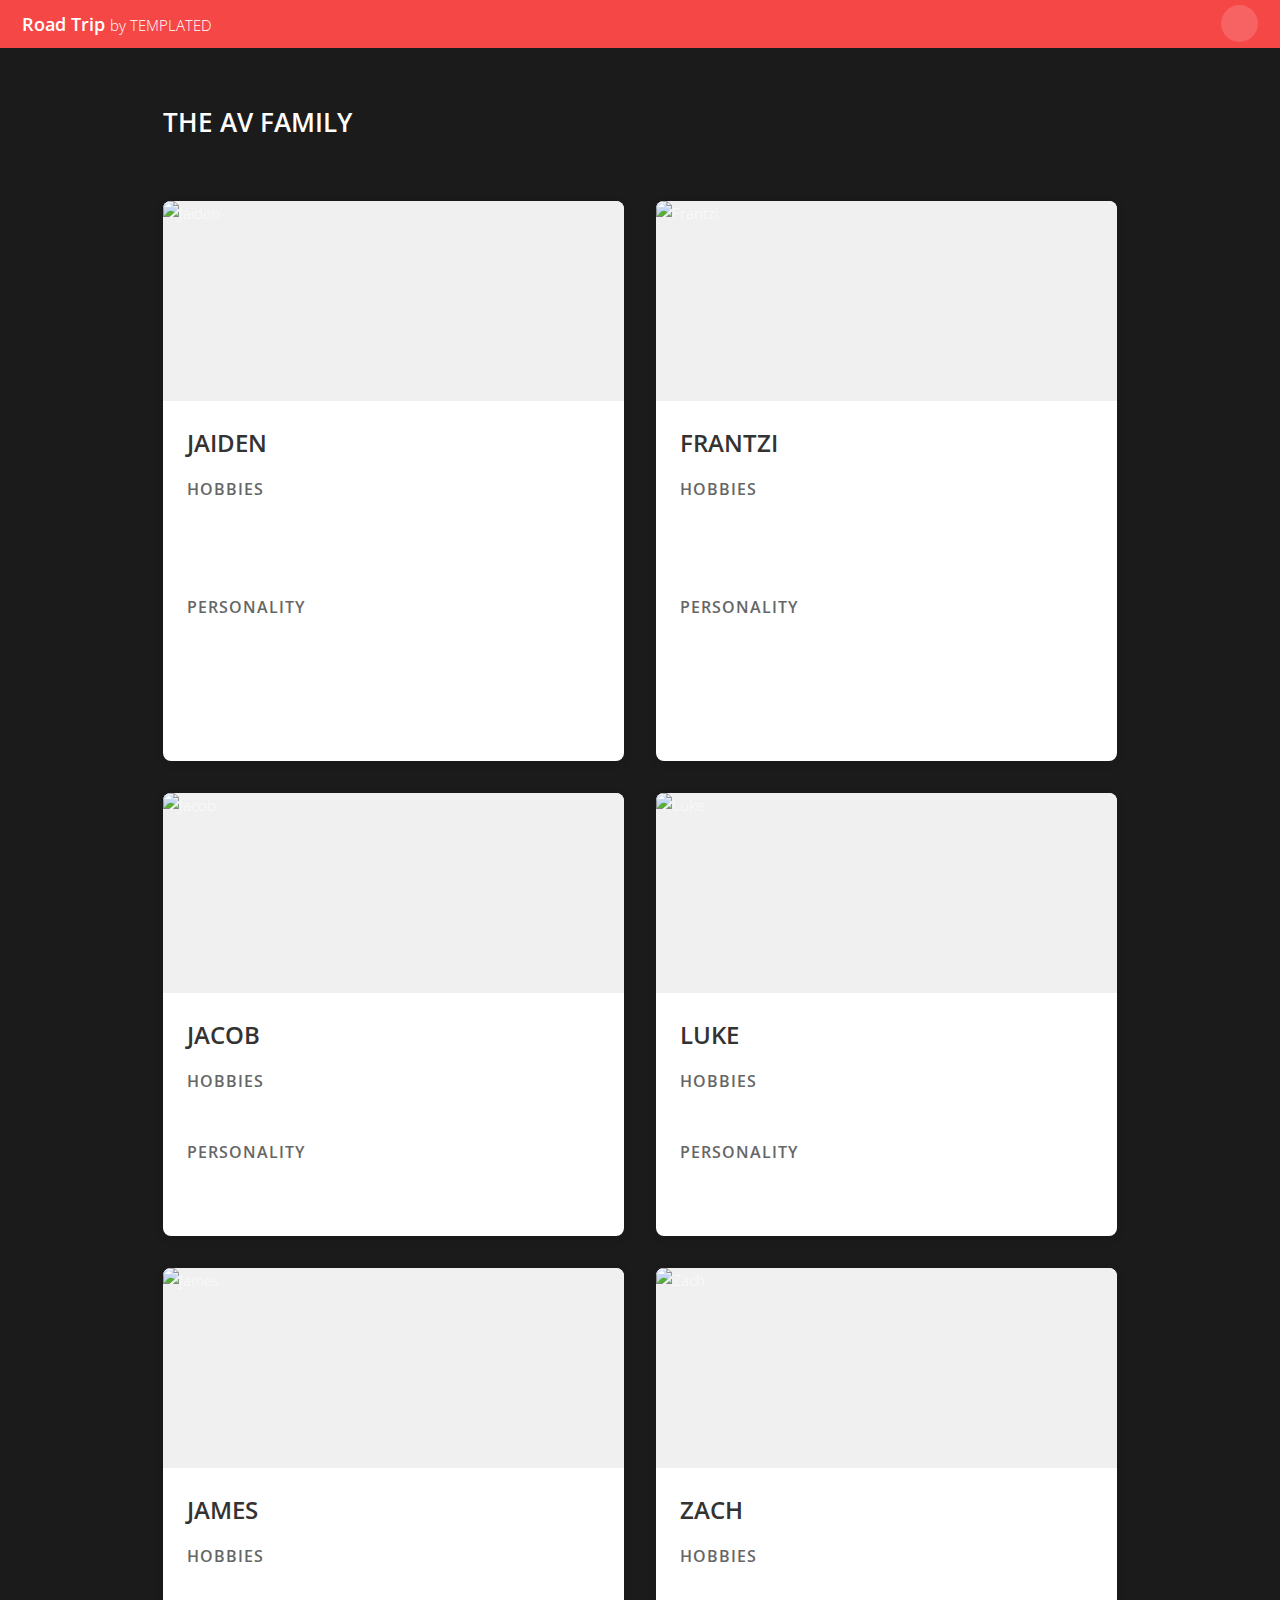
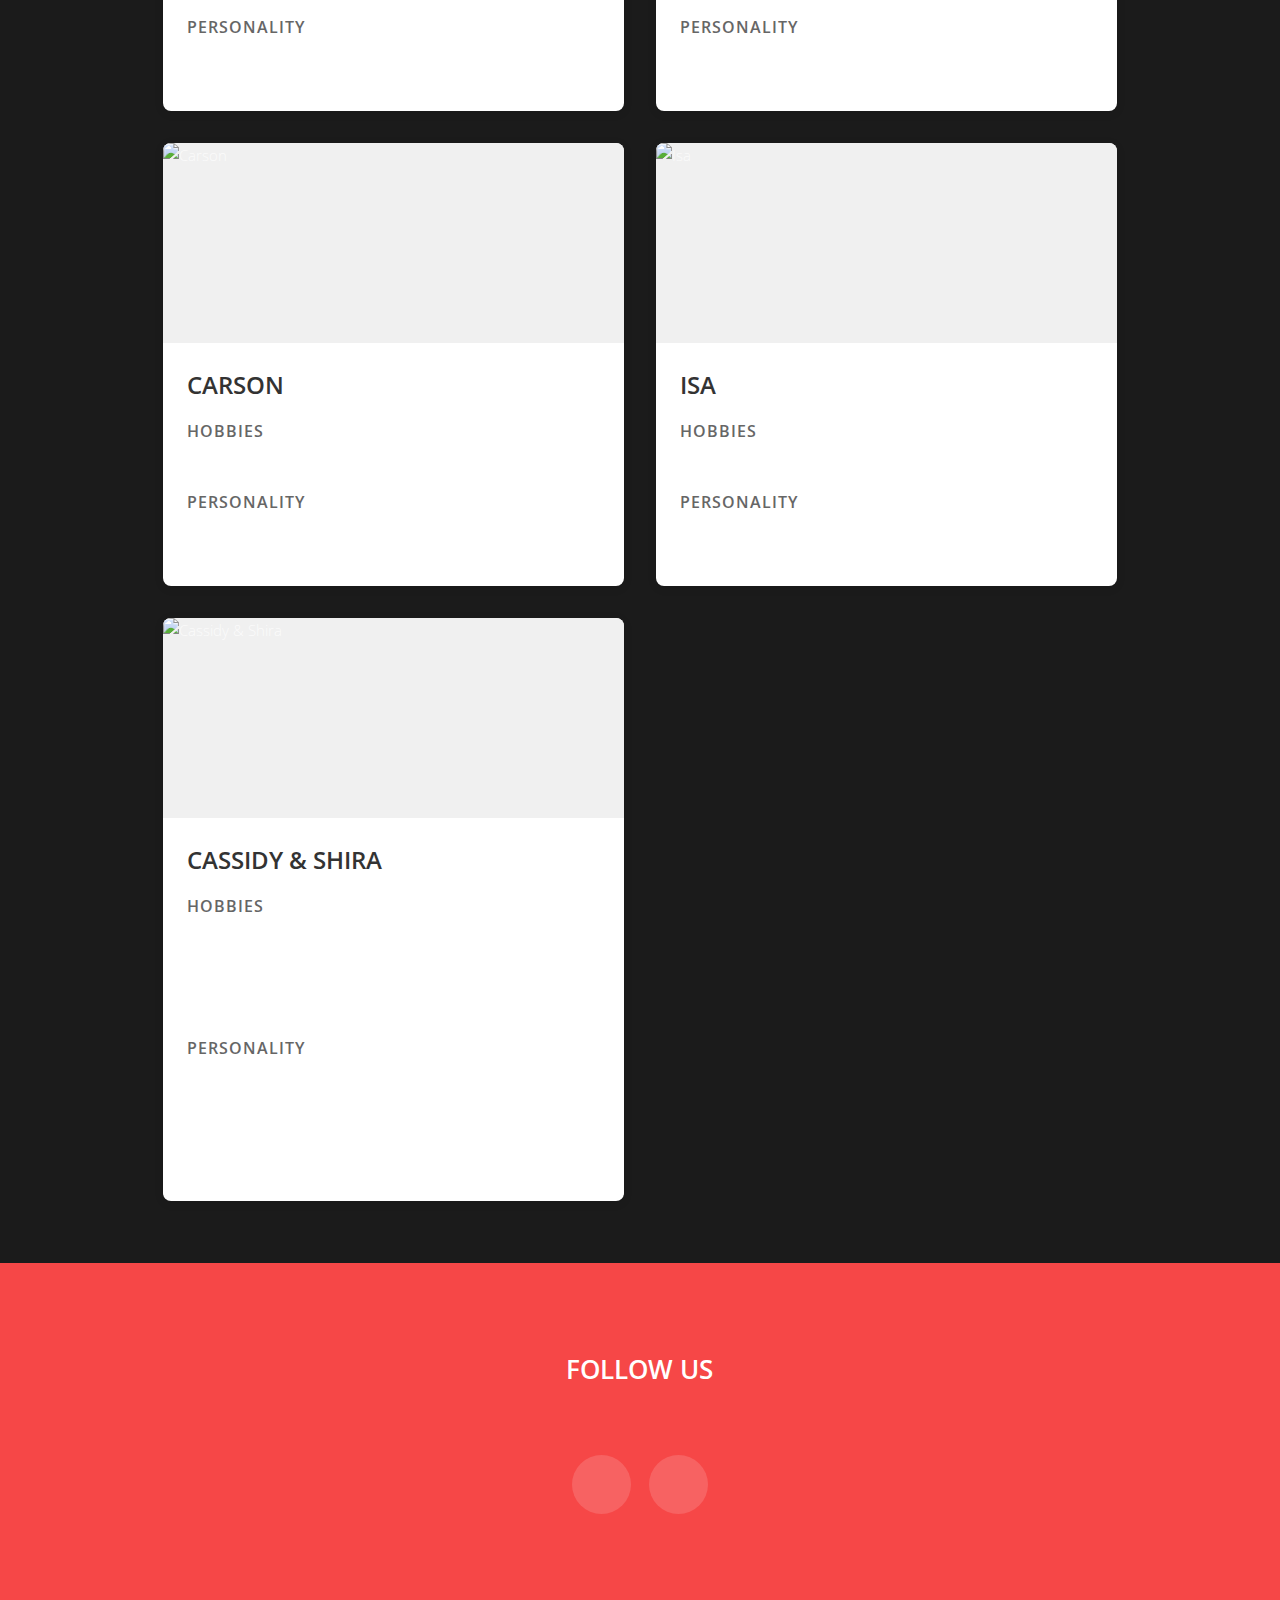
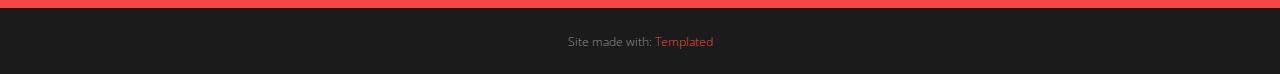
==== elements.html @ 201b3e22 "Initial commit: Road Trip website" ====
<!DOCTYPE HTML>
<html>
<head>
    <title>Elements - Road Trip by TEMPLATED</title>
    <meta charset="utf-8">
    <meta name="robots" content="index, follow, max-image-preview:large, max-snippet:-1, max-video-preview:-1">
    <meta name="viewport" content="width=device-width, initial-scale=1">
    <link rel="stylesheet" href="assets/css/main.css">
    <link rel="stylesheet" href="assets/css/bio-cards.css">
</head>
<body class="subpage">
    <!-- Header -->
    <header id="header" class="alt">
        <div class="logo">
            <a href="index.html">Road Trip <span>by TEMPLATED</span></a>
        </div>
        <a href="#menu"><span>Menu</span></a>
    </header>

    <!-- Nav -->
    <nav id="menu">
        <ul class="links">
            <li><a href="index.html">Home</a></li>
            <li><a href="generic.html">Our Story</a></li>
            <li><a href="elements.html">The Guys</a></li>
        </ul>
    </nav>

    <!-- Main -->
    <div id="main" class="container">
        <h2>The AV Family</h2>
        
        <div class="bio-cards-container">
            <!-- Jaiden -->
            <div class="bio-card">
                <img src="path-to-image" alt="Jaiden">
                <div class="bio-card-content">
                    <h3>Jaiden</h3>
                    <div class="bio-card-section">
                        <h4>Hobbies</h4>
                        <p>Gaming enthusiast, basketball player, and an avid reader of fantasy novels. Always up for a competitive game of Super Smash Bros or a pickup basketball match at the local court.</p>
                    </div>
                    <div class="bio-card-section">
                        <h4>Personality</h4>
                        <p>A natural leader with a quick wit and infectious laugh. Known for bringing energy to any room and making everyone feel included. The go-to person for both serious advice and comic relief.</p>
                    </div>
                </div>
            </div>

            <!-- Frantzi -->
            <div class="bio-card">
                <img src="path-to-image" alt="Frantzi">
                <div class="bio-card-content">
                    <h3>Frantzi</h3>
                    <div class="bio-card-section">
                        <h4>Hobbies</h4>
                        <p>Music producer, guitar player, and fitness enthusiast. Spends weekends creating beats and maintaining a healthy lifestyle through CrossFit and outdoor activities.</p>
                    </div>
                    <div class="bio-card-section">
                        <h4>Personality</h4>
                        <p>Creative soul with an entrepreneurial spirit. Combines artistic vision with practical thinking. Always ready to try new things and push boundaries in both music and life.</p>
                    </div>
                </div>
            </div>

            <!-- Jacob -->
            <div class="bio-card">
                <img src="path-to-image" alt="Jacob">
                <div class="bio-card-content">
                    <h3>Jacob</h3>
                    <div class="bio-card-section">
                        <h4>Hobbies</h4>
                        <p>Add hobbies here</p>
                    </div>
                    <div class="bio-card-section">
                        <h4>Personality</h4>
                        <p>Add personality description here</p>
                    </div>
                </div>
            </div>

            <!-- Luke -->
            <div class="bio-card">
                <img src="path-to-image" alt="Luke">
                <div class="bio-card-content">
                    <h3>Luke</h3>
                    <div class="bio-card-section">
                        <h4>Hobbies</h4>
                        <p>Add hobbies here</p>
                    </div>
                    <div class="bio-card-section">
                        <h4>Personality</h4>
                        <p>Add personality description here</p>
                    </div>
                </div>
            </div>

            <!-- James -->
            <div class="bio-card">
                <img src="path-to-image" alt="James">
                <div class="bio-card-content">
                    <h3>James</h3>
                    <div class="bio-card-section">
                        <h4>Hobbies</h4>
                        <p>Add hobbies here</p>
                    </div>
                    <div class="bio-card-section">
                        <h4>Personality</h4>
                        <p>Add personality description here</p>
                    </div>
                </div>
            </div>

            <!-- Zach -->
            <div class="bio-card">
                <img src="path-to-image" alt="Zach">
                <div class="bio-card-content">
                    <h3>Zach</h3>
                    <div class="bio-card-section">
                        <h4>Hobbies</h4>
                        <p>Add hobbies here</p>
                    </div>
                    <div class="bio-card-section">
                        <h4>Personality</h4>
                        <p>Add personality description here</p>
                    </div>
                </div>
            </div>

            <!-- Carson -->
            <div class="bio-card">
                <img src="path-to-image" alt="Carson">
                <div class="bio-card-content">
                    <h3>Carson</h3>
                    <div class="bio-card-section">
                        <h4>Hobbies</h4>
                        <p>Add hobbies here</p>
                    </div>
                    <div class="bio-card-section">
                        <h4>Personality</h4>
                        <p>Add personality description here</p>
                    </div>
                </div>
            </div>

            <!-- Isa -->
            <div class="bio-card">
                <img src="path-to-image" alt="Isa">
                <div class="bio-card-content">
                    <h3>Isa</h3>
                    <div class="bio-card-section">
                        <h4>Hobbies</h4>
                        <p>Add hobbies here</p>
                    </div>
                    <div class="bio-card-section">
                        <h4>Personality</h4>
                        <p>Add personality description here</p>
                    </div>
                </div>
            </div>

            <!-- Cassidy & Shira -->
            <div class="bio-card">
                <img src="path-to-image" alt="Cassidy & Shira">
                <div class="bio-card-content">
                    <h3>Cassidy & Shira</h3>
                    <div class="bio-card-section">
                        <h4>Hobbies</h4>
                        <p>Photography enthusiasts and travel bloggers. Love capturing moments through their lens and sharing stories from their adventures. Also passionate about sustainable living and plant-based cooking.</p>
                    </div>
                    <div class="bio-card-section">
                        <h4>Personality</h4>
                        <p>The dynamic duo who bring balance to the group. Cassidy's analytical mind complements Shira's creative spirit perfectly. Together, they're always planning the next exciting journey or social gathering.</p>
                    </div>
                </div>
            </div>
        </div>
    </div>

    <!-- Footer -->
    <footer id="footer">
        <div class="inner">
            <h2>Follow Us</h2>
            <ul class="icons">
                <li><a href="https://x.com/SAavhouse" class="icon round fa-twitter"><span class="label">Twitter</span></a></li>
                <li><a href="https://www.youtube.com/@AV_HouseTravels" class="icon round fa-youtube"><span class="label">YouTube</span></a></li>
            </ul>
        </div>
    </footer>

    <div class="copyright">
        Site made with: <a href="https://templated.co/">Templated</a>
    </div>

    <!-- Scripts -->
    <script src="assets/js/jquery.min.js"></script>
    <script src="assets/js/jquery.scrolly.min.js"></script>
    <script src="assets/js/jquery.scrollex.min.js"></script>
    <script src="assets/js/skel.min.js"></script>
    <script src="assets/js/util.js"></script>
    <script src="assets/js/main.js"></script>
</body>
</html>
---- assets/css/main.css ----
@charset "UTF-8";
@import url(font-awesome.min.css);
@import url("https://fonts.googleapis.com/css?family=Lobster|Open+Sans:300,400,600,700,800");

/*
	Road Trip by TEMPLATED
	templated.co @templatedco
	Released for free under the Creative Commons Attribution 3.0 license (templated.co/license)
*/

/* Reset */

	html, body, div, span, applet, object, iframe, h1, h2, h3, h4, h5, h6, p, blockquote, pre, a, abbr, acronym, address, big, cite, code, del, dfn, em, img, ins, kbd, q, s, samp, small, strike, strong, sub, sup, tt, var, b, u, i, center, dl, dt, dd, ol, ul, li, fieldset, form, label, legend, table, caption, tbody, tfoot, thead, tr, th, td, article, aside, canvas, details, embed, figure, figcaption, footer, header, hgroup, menu, nav, output, ruby, section, summary, time, mark, audio, video {
		margin: 0;
		padding: 0;
		border: 0;
		font-size: 100%;
		font: inherit;
		vertical-align: baseline;
	}
.image.fit img {
	width: 100%;
	height: auto;
}
	article, aside, details, figcaption, figure, footer, header, hgroup, menu, nav, section {
		display: block;
	}

	body {
		line-height: 1;
	}

	ol, ul {
		list-style: none;
	}

	blockquote, q {
		quotes: none;
	}

	blockquote:before, blockquote:after, q:before, q:after {
		content: '';
		content: none;
	}

	table {
		border-collapse: collapse;
		border-spacing: 0;
	}

	body {
		-webkit-text-size-adjust: none;
	}

/* Bio Cards Styles */
.bio-cards-container {
    display: grid;
    grid-template-columns: repeat(auto-fit, minmax(300px, 1fr));
    gap: 2rem;
    padding: 2rem 0;
}

.bio-card {
    background: #ffffff;
    border-radius: 8px;
    box-shadow: 0 2px 10px rgba(0,0,0,0.1);
    overflow: hidden;
    transition: transform 0.3s ease;
}

.bio-card:hover {
    transform: translateY(-5px);
}

.bio-card img {
    width: 100%;
    height: 200px;
    object-fit: cover;
    background-color: #f0f0f0;
    display: block;
}

.bio-card-content {
    padding: 1.5rem;
}

.bio-card h3 {
    margin: 0 0 1rem 0;
    color: #333;
    font-size: 1.5rem;
}

.bio-card-section {
    margin-bottom: 1rem;
}

.bio-card-section p {
    margin: 0;
    line-height: 1.6;
}

.bio-card-section h4 {
    color: #666;
    font-size: 1rem;
    margin: 0 0 0.5rem 0;
    text-transform: uppercase;
    letter-spacing: 1px;
}

/* Responsive Styles */
@media (max-width: 768px) {
    .bio-cards-container {
        grid-template-columns: repeat(auto-fit, minmax(250px, 1fr));
        gap: 1.5rem;
        padding: 1.5rem;
    }
}

/* Box Model */

	*, *:before, *:after {
		-moz-box-sizing: border-box;
		-webkit-box-sizing: border-box;
		box-sizing: border-box;
	}

/* Containers */

	.container {
		margin-left: auto;
		margin-right: auto;
	}

	.container.\31 25\25 {
		width: 100%;
		max-width: 100em;
		min-width: 80em;
	}

	.container.\37 5\25 {
		width: 60em;
	}

	.container.\35 0\25 {
		width: 40em;
	}

	.container.\32 5\25 {
		width: 20em;
	}

	.container {
		width: 80em;
	}

	@media screen and (max-width: 1680px) {

		.container.\31 25\25 {
			width: 100%;
			max-width: 100em;
			min-width: 80em;
		}

		.container.\37 5\25 {
			width: 60em;
		}

		.container.\35 0\25 {
			width: 40em;
		}

		.container.\32 5\25 {
			width: 20em;
		}

		.container {
			width: 80em;
		}

	}

	@media screen and (max-width: 1280px) {

		.container.\31 25\25 {
			width: 100%;
			max-width: 81.25em;
			min-width: 65em;
		}

		.container.\37 5\25 {
			width: 48.75em;
		}

		.container.\35 0\25 {
			width: 32.5em;
		}

		.container.\32 5\25 {
			width: 16.25em;
		}

		.container {
			width: 65em;
		}

	}

	@media screen and (max-width: 980px) {

		.container.\31 25\25 {
			width: 100%;
			max-width: 112.5%;
			min-width: 90%;
		}

		.container.\37 5\25 {
			width: 67.5%;
		}

		.container.\35 0\25 {
			width: 45%;
		}

		.container.\32 5\25 {
			width: 22.5%;
		}

		.container {
			width: 90%;
		}

	}

	@media screen and (max-width: 736px) {

		.container.\31 25\25 {
			width: 100%;
			max-width: 112.5%;
			min-width: 90%;
		}

		.container.\37 5\25 {
			width: 67.5%;
		}

		.container.\35 0\25 {
			width: 45%;
		}

		.container.\32 5\25 {
			width: 22.5%;
		}

		.container {
			width: 90% !important;
		}

	}

	@media screen and (max-width: 480px) {

		.container.\31 25\25 {
			width: 100%;
			max-width: 112.5%;
			min-width: 90%;
		}

		.container.\37 5\25 {
			width: 67.5%;
		}

		.container.\35 0\25 {
			width: 45%;
		}

		.container.\32 5\25 {
			width: 22.5%;
		}

		.container {
			width: 90% !important;
		}

	}

/* Grid */

	.row {
		border-bottom: solid 1px transparent;
		-moz-box-sizing: border-box;
		-webkit-box-sizing: border-box;
		box-sizing: border-box;
	}

	.row > * {
		float: left;
		-moz-box-sizing: border-box;
		-webkit-box-sizing: border-box;
		box-sizing: border-box;
	}

	.row:after, .row:before {
		content: '';
		display: block;
		clear: both;
		height: 0;
	}

	.row.uniform > * > :first-child {
		margin-top: 0;
	}

	.row.uniform > * > :last-child {
		margin-bottom: 0;
	}

	.row.\30 \25 > * {
		padding: 0 0 0 0em;
	}

	.row.\30 \25 {
		margin: 0 0 -1px 0em;
	}

	.row.uniform.\30 \25 > * {
		padding: 0em 0 0 0em;
	}

	.row.uniform.\30 \25 {
		margin: 0em 0 -1px 0em;
	}

	.row > * {
		padding: 0 0 0 2em;
	}

	.row {
		margin: 0 0 -1px -2em;
	}

	.row.uniform > * {
		padding: 2em 0 0 2em;
	}

	.row.uniform {
		margin: -2em 0 -1px -2em;
	}

	.row.\32 00\25 > * {
		padding: 0 0 0 4em;
	}

	.row.\32 00\25 {
		margin: 0 0 -1px -4em;
	}

	.row.uniform.\32 00\25 > * {
		padding: 4em 0 0 4em;
	}

	.row.uniform.\32 00\25 {
		margin: -4em 0 -1px -4em;
	}

	.row.\31 50\25 > * {
		padding: 0 0 0 3em;
	}

	.row.\31 50\25 {
		margin: 0 0 -1px -3em;
	}

	.row.uniform.\31 50\25 > * {
		padding: 3em 0 0 3em;
	}

	.row.uniform.\31 50\25 {
		margin: -3em 0 -1px -3em;
	}

	.row.\35 0\25 > * {
		padding: 0 0 0 1em;
	}

	.row.\35 0\25 {
		margin: 0 0 -1px -1em;
	}

	.row.uniform.\35 0\25 > * {
		padding: 1em 0 0 1em;
	}

	.row.uniform.\35 0\25 {
		margin: -1em 0 -1px -1em;
	}

	.row.\32 5\25 > * {
		padding: 0 0 0 0.5em;
	}

	.row.\32 5\25 {
		margin: 0 0 -1px -0.5em;
	}

	.row.uniform.\32 5\25 > * {
		padding: 0.5em 0 0 0.5em;
	}

	.row.uniform.\32 5\25 {
		margin: -0.5em 0 -1px -0.5em;
	}

	.\31 2u, .\31 2u\24 {
		width: 100%;
		clear: none;
		margin-left: 0;
	}

	.\31 1u, .\31 1u\24 {
		width: 91.6666666667%;
		clear: none;
		margin-left: 0;
	}

	.\31 0u, .\31 0u\24 {
		width: 83.3333333333%;
		clear: none;
		margin-left: 0;
	}

	.\39 u, .\39 u\24 {
		width: 75%;
		clear: none;
		margin-left: 0;
	}

	.\38 u, .\38 u\24 {
		width: 66.6666666667%;
		clear: none;
		margin-left: 0;
	}

	.\37 u, .\37 u\24 {
		width: 58.3333333333%;
		clear: none;
		margin-left: 0;
	}

	.\36 u, .\36 u\24 {
		width: 50%;
		clear: none;
		margin-left: 0;
	}

	.\35 u, .\35 u\24 {
		width: 41.6666666667%;
		clear: none;
		margin-left: 0;
	}

	.\34 u, .\34 u\24 {
		width: 33.3333333333%;
		clear: none;
		margin-left: 0;
	}

	.\33 u, .\33 u\24 {
		width: 25%;
		clear: none;
		margin-left: 0;
	}

	.\32 u, .\32 u\24 {
		width: 16.6666666667%;
		clear: none;
		margin-left: 0;
	}

	.\31 u, .\31 u\24 {
		width: 8.3333333333%;
		clear: none;
		margin-left: 0;
	}

	.\31 2u\24 + *,
	.\31 1u\24 + *,
	.\31 0u\24 + *,
	.\39 u\24 + *,
	.\38 u\24 + *,
	.\37 u\24 + *,
	.\36 u\24 + *,
	.\35 u\24 + *,
	.\34 u\24 + *,
	.\33 u\24 + *,
	.\32 u\24 + *,
	.\31 u\24 + * {
		clear: left;
	}

	.\-11u {
		margin-left: 91.66667%;
	}

	.\-10u {
		margin-left: 83.33333%;
	}

	.\-9u {
		margin-left: 75%;
	}

	.\-8u {
		margin-left: 66.66667%;
	}

	.\-7u {
		margin-left: 58.33333%;
	}

	.\-6u {
		margin-left: 50%;
	}

	.\-5u {
		margin-left: 41.66667%;
	}

	.\-4u {
		margin-left: 33.33333%;
	}

	.\-3u {
		margin-left: 25%;
	}

	.\-2u {
		margin-left: 16.66667%;
	}

	.\-1u {
		margin-left: 8.33333%;
	}

	@media screen and (max-width: 1680px) {

		.row > * {
			padding: 0 0 0 2em;
		}

		.row {
			margin: 0 0 -1px -2em;
		}

		.row.uniform > * {
			padding: 2em 0 0 2em;
		}

		.row.uniform {
			margin: -2em 0 -1px -2em;
		}

		.row.\32 00\25 > * {
			padding: 0 0 0 4em;
		}

		.row.\32 00\25 {
			margin: 0 0 -1px -4em;
		}

		.row.uniform.\32 00\25 > * {
			padding: 4em 0 0 4em;
		}

		.row.uniform.\32 00\25 {
			margin: -4em 0 -1px -4em;
		}

		.row.\31 50\25 > * {
			padding: 0 0 0 3em;
		}

		.row.\31 50\25 {
			margin: 0 0 -1px -3em;
		}

		.row.uniform.\31 50\25 > * {
			padding: 3em 0 0 3em;
		}

		.row.uniform.\31 50\25 {
			margin: -3em 0 -1px -3em;
		}

		.row.\35 0\25 > * {
			padding: 0 0 0 1em;
		}

		.row.\35 0\25 {
			margin: 0 0 -1px -1em;
		}

		.row.uniform.\35 0\25 > * {
			padding: 1em 0 0 1em;
		}

		.row.uniform.\35 0\25 {
			margin: -1em 0 -1px -1em;
		}

		.row.\32 5\25 > * {
			padding: 0 0 0 0.5em;
		}

		.row.\32 5\25 {
			margin: 0 0 -1px -0.5em;
		}

		.row.uniform.\32 5\25 > * {
			padding: 0.5em 0 0 0.5em;
		}

		.row.uniform.\32 5\25 {
			margin: -0.5em 0 -1px -0.5em;
		}

		.\31 2u\28xlarge\29, .\31 2u\24\28xlarge\29 {
			width: 100%;
			clear: none;
			margin-left: 0;
		}

		.\31 1u\28xlarge\29, .\31 1u\24\28xlarge\29 {
			width: 91.6666666667%;
			clear: none;
			margin-left: 0;
		}

		.\31 0u\28xlarge\29, .\31 0u\24\28xlarge\29 {
			width: 83.3333333333%;
			clear: none;
			margin-left: 0;
		}

		.\39 u\28xlarge\29, .\39 u\24\28xlarge\29 {
			width: 75%;
			clear: none;
			margin-left: 0;
		}

		.\38 u\28xlarge\29, .\38 u\24\28xlarge\29 {
			width: 66.6666666667%;
			clear: none;
			margin-left: 0;
		}

		.\37 u\28xlarge\29, .\37 u\24\28xlarge\29 {
			width: 58.3333333333%;
			clear: none;
			margin-left: 0;
		}

		.\36 u\28xlarge\29, .\36 u\24\28xlarge\29 {
			width: 50%;
			clear: none;
			margin-left: 0;
		}

		.\35 u\28xlarge\29, .\35 u\24\28xlarge\29 {
			width: 41.6666666667%;
			clear: none;
			margin-left: 0;
		}

		.\34 u\28xlarge\29, .\34 u\24\28xlarge\29 {
			width: 33.3333333333%;
			clear: none;
			margin-left: 0;
		}

		.\33 u\28xlarge\29, .\33 u\24\28xlarge\29 {
			width: 25%;
			clear: none;
			margin-left: 0;
		}

		.\32 u\28xlarge\29, .\32 u\24\28xlarge\29 {
			width: 16.6666666667%;
			clear: none;
			margin-left: 0;
		}

		.\31 u\28xlarge\29, .\31 u\24\28xlarge\29 {
			width: 8.3333333333%;
			clear: none;
			margin-left: 0;
		}

		.\31 2u\24\28xlarge\29 + *,
		.\31 1u\24\28xlarge\29 + *,
		.\31 0u\24\28xlarge\29 + *,
		.\39 u\24\28xlarge\29 + *,
		.\38 u\24\28xlarge\29 + *,
		.\37 u\24\28xlarge\29 + *,
		.\36 u\24\28xlarge\29 + *,
		.\35 u\24\28xlarge\29 + *,
		.\34 u\24\28xlarge\29 + *,
		.\33 u\24\28xlarge\29 + *,
		.\32 u\24\28xlarge\29 + *,
		.\31 u\24\28xlarge\29 + * {
			clear: left;
		}

		.\-11u\28xlarge\29 {
			margin-left: 91.66667%;
		}

		.\-10u\28xlarge\29 {
			margin-left: 83.33333%;
		}

		.\-9u\28xlarge\29 {
			margin-left: 75%;
		}

		.\-8u\28xlarge\29 {
			margin-left: 66.66667%;
		}

		.\-7u\28xlarge\29 {
			margin-left: 58.33333%;
		}

		.\-6u\28xlarge\29 {
			margin-left: 50%;
		}

		.\-5u\28xlarge\29 {
			margin-left: 41.66667%;
		}

		.\-4u\28xlarge\29 {
			margin-left: 33.33333%;
		}

		.\-3u\28xlarge\29 {
			margin-left: 25%;
		}

		.\-2u\28xlarge\29 {
			margin-left: 16.66667%;
		}

		.\-1u\28xlarge\29 {
			margin-left: 8.33333%;
		}

	}

	@media screen and (max-width: 1280px) {

		.row > * {
			padding: 0 0 0 1.5em;
		}

		.row {
			margin: 0 0 -1px -1.5em;
		}

		.row.uniform > * {
			padding: 1.5em 0 0 1.5em;
		}

		.row.uniform {
			margin: -1.5em 0 -1px -1.5em;
		}

		.row.\32 00\25 > * {
			padding: 0 0 0 3em;
		}

		.row.\32 00\25 {
			margin: 0 0 -1px -3em;
		}

		.row.uniform.\32 00\25 > * {
			padding: 3em 0 0 3em;
		}

		.row.uniform.\32 00\25 {
			margin: -3em 0 -1px -3em;
		}

		.row.\31 50\25 > * {
			padding: 0 0 0 2.25em;
		}

		.row.\31 50\25 {
			margin: 0 0 -1px -2.25em;
		}

		.row.uniform.\31 50\25 > * {
			padding: 2.25em 0 0 2.25em;
		}

		.row.uniform.\31 50\25 {
			margin: -2.25em 0 -1px -2.25em;
		}

		.row.\35 0\25 > * {
			padding: 0 0 0 0.75em;
		}

		.row.\35 0\25 {
			margin: 0 0 -1px -0.75em;
		}

		.row.uniform.\35 0\25 > * {
			padding: 0.75em 0 0 0.75em;
		}

		.row.uniform.\35 0\25 {
			margin: -0.75em 0 -1px -0.75em;
		}

		.row.\32 5\25 > * {
			padding: 0 0 0 0.375em;
		}

		.row.\32 5\25 {
			margin: 0 0 -1px -0.375em;
		}

		.row.uniform.\32 5\25 > * {
			padding: 0.375em 0 0 0.375em;
		}

		.row.uniform.\32 5\25 {
			margin: -0.375em 0 -1px -0.375em;
		}

		.\31 2u\28large\29, .\31 2u\24\28large\29 {
			width: 100%;
			clear: none;
			margin-left: 0;
		}

		.\31 1u\28large\29, .\31 1u\24\28large\29 {
			width: 91.6666666667%;
			clear: none;
			margin-left: 0;
		}

		.\31 0u\28large\29, .\31 0u\24\28large\29 {
			width: 83.3333333333%;
			clear: none;
			margin-left: 0;
		}

		.\39 u\28large\29, .\39 u\24\28large\29 {
			width: 75%;
			clear: none;
			margin-left: 0;
		}

		.\38 u\28large\29, .\38 u\24\28large\29 {
			width: 66.6666666667%;
			clear: none;
			margin-left: 0;
		}

		.\37 u\28large\29, .\37 u\24\28large\29 {
			width: 58.3333333333%;
			clear: none;
			margin-left: 0;
		}

		.\36 u\28large\29, .\36 u\24\28large\29 {
			width: 50%;
			clear: none;
			margin-left: 0;
		}

		.\35 u\28large\29, .\35 u\24\28large\29 {
			width: 41.6666666667%;
			clear: none;
			margin-left: 0;
		}

		.\34 u\28large\29, .\34 u\24\28large\29 {
			width: 33.3333333333%;
			clear: none;
			margin-left: 0;
		}

		.\33 u\28large\29, .\33 u\24\28large\29 {
			width: 25%;
			clear: none;
			margin-left: 0;
		}

		.\32 u\28large\29, .\32 u\24\28large\29 {
			width: 16.6666666667%;
			clear: none;
			margin-left: 0;
		}

		.\31 u\28large\29, .\31 u\24\28large\29 {
			width: 8.3333333333%;
			clear: none;
			margin-left: 0;
		}

		.\31 2u\24\28large\29 + *,
		.\31 1u\24\28large\29 + *,
		.\31 0u\24\28large\29 + *,
		.\39 u\24\28large\29 + *,
		.\38 u\24\28large\29 + *,
		.\37 u\24\28large\29 + *,
		.\36 u\24\28large\29 + *,
		.\35 u\24\28large\29 + *,
		.\34 u\24\28large\29 + *,
		.\33 u\24\28large\29 + *,
		.\32 u\24\28large\29 + *,
		.\31 u\24\28large\29 + * {
			clear: left;
		}

		.\-11u\28large\29 {
			margin-left: 91.66667%;
		}

		.\-10u\28large\29 {
			margin-left: 83.33333%;
		}

		.\-9u\28large\29 {
			margin-left: 75%;
		}

		.\-8u\28large\29 {
			margin-left: 66.66667%;
		}

		.\-7u\28large\29 {
			margin-left: 58.33333%;
		}

		.\-6u\28large\29 {
			margin-left: 50%;
		}

		.\-5u\28large\29 {
			margin-left: 41.66667%;
		}

		.\-4u\28large\29 {
			margin-left: 33.33333%;
		}

		.\-3u\28large\29 {
			margin-left: 25%;
		}

		.\-2u\28large\29 {
			margin-left: 16.66667%;
		}

		.\-1u\28large\29 {
			margin-left: 8.33333%;
		}

	}

	@media screen and (max-width: 980px) {

		.row > * {
			padding: 0 0 0 1.5em;
		}

		.row {
			margin: 0 0 -1px -1.5em;
		}

		.row.uniform > * {
			padding: 1.5em 0 0 1.5em;
		}

		.row.uniform {
			margin: -1.5em 0 -1px -1.5em;
		}

		.row.\32 00\25 > * {
			padding: 0 0 0 3em;
		}

		.row.\32 00\25 {
			margin: 0 0 -1px -3em;
		}

		.row.uniform.\32 00\25 > * {
			padding: 3em 0 0 3em;
		}

		.row.uniform.\32 00\25 {
			margin: -3em 0 -1px -3em;
		}

		.row.\31 50\25 > * {
			padding: 0 0 0 2.25em;
		}

		.row.\31 50\25 {
			margin: 0 0 -1px -2.25em;
		}

		.row.uniform.\31 50\25 > * {
			padding: 2.25em 0 0 2.25em;
		}

		.row.uniform.\31 50\25 {
			margin: -2.25em 0 -1px -2.25em;
		}

		.row.\35 0\25 > * {
			padding: 0 0 0 0.75em;
		}

		.row.\35 0\25 {
			margin: 0 0 -1px -0.75em;
		}

		.row.uniform.\35 0\25 > * {
			padding: 0.75em 0 0 0.75em;
		}

		.row.uniform.\35 0\25 {
			margin: -0.75em 0 -1px -0.75em;
		}

		.row.\32 5\25 > * {
			padding: 0 0 0 0.375em;
		}

		.row.\32 5\25 {
			margin: 0 0 -1px -0.375em;
		}

		.row.uniform.\32 5\25 > * {
			padding: 0.375em 0 0 0.375em;
		}

		.row.uniform.\32 5\25 {
			margin: -0.375em 0 -1px -0.375em;
		}

		.\31 2u\28medium\29, .\31 2u\24\28medium\29 {
			width: 100%;
			clear: none;
			margin-left: 0;
		}

		.\31 1u\28medium\29, .\31 1u\24\28medium\29 {
			width: 91.6666666667%;
			clear: none;
			margin-left: 0;
		}

		.\31 0u\28medium\29, .\31 0u\24\28medium\29 {
			width: 83.3333333333%;
			clear: none;
			margin-left: 0;
		}

		.\39 u\28medium\29, .\39 u\24\28medium\29 {
			width: 75%;
			clear: none;
			margin-left: 0;
		}

		.\38 u\28medium\29, .\38 u\24\28medium\29 {
			width: 66.6666666667%;
			clear: none;
			margin-left: 0;
		}

		.\37 u\28medium\29, .\37 u\24\28medium\29 {
			width: 58.3333333333%;
			clear: none;
			margin-left: 0;
		}

		.\36 u\28medium\29, .\36 u\24\28medium\29 {
			width: 50%;
			clear: none;
			margin-left: 0;
		}

		.\35 u\28medium\29, .\35 u\24\28medium\29 {
			width: 41.6666666667%;
			clear: none;
			margin-left: 0;
		}

		.\34 u\28medium\29, .\34 u\24\28medium\29 {
			width: 33.3333333333%;
			clear: none;
			margin-left: 0;
		}

		.\33 u\28medium\29, .\33 u\24\28medium\29 {
			width: 25%;
			clear: none;
			margin-left: 0;
		}

		.\32 u\28medium\29, .\32 u\24\28medium\29 {
			width: 16.6666666667%;
			clear: none;
			margin-left: 0;
		}

		.\31 u\28medium\29, .\31 u\24\28medium\29 {
			width: 8.3333333333%;
			clear: none;
			margin-left: 0;
		}

		.\31 2u\24\28medium\29 + *,
		.\31 1u\24\28medium\29 + *,
		.\31 0u\24\28medium\29 + *,
		.\39 u\24\28medium\29 + *,
		.\38 u\24\28medium\29 + *,
		.\37 u\24\28medium\29 + *,
		.\36 u\24\28medium\29 + *,
		.\35 u\24\28medium\29 + *,
		.\34 u\24\28medium\29 + *,
		.\33 u\24\28medium\29 + *,
		.\32 u\24\28medium\29 + *,
		.\31 u\24\28medium\29 + * {
			clear: left;
		}

		.\-11u\28medium\29 {
			margin-left: 91.66667%;
		}

		.\-10u\28medium\29 {
			margin-left: 83.33333%;
		}

		.\-9u\28medium\29 {
			margin-left: 75%;
		}

		.\-8u\28medium\29 {
			margin-left: 66.66667%;
		}

		.\-7u\28medium\29 {
			margin-left: 58.33333%;
		}

		.\-6u\28medium\29 {
			margin-left: 50%;
		}

		.\-5u\28medium\29 {
			margin-left: 41.66667%;
		}

		.\-4u\28medium\29 {
			margin-left: 33.33333%;
		}

		.\-3u\28medium\29 {
			margin-left: 25%;
		}

		.\-2u\28medium\29 {
			margin-left: 16.66667%;
		}

		.\-1u\28medium\29 {
			margin-left: 8.33333%;
		}

	}

	@media screen and (max-width: 736px) {

		.row > * {
			padding: 0 0 0 1.25em;
		}

		.row {
			margin: 0 0 -1px -1.25em;
		}

		.row.uniform > * {
			padding: 1.25em 0 0 1.25em;
		}

		.row.uniform {
			margin: -1.25em 0 -1px -1.25em;
		}

		.row.\32 00\25 > * {
			padding: 0 0 0 2.5em;
		}

		.row.\32 00\25 {
			margin: 0 0 -1px -2.5em;
		}

		.row.uniform.\32 00\25 > * {
			padding: 2.5em 0 0 2.5em;
		}

		.row.uniform.\32 00\25 {
			margin: -2.5em 0 -1px -2.5em;
		}

		.row.\31 50\25 > * {
			padding: 0 0 0 1.875em;
		}

		.row.\31 50\25 {
			margin: 0 0 -1px -1.875em;
		}

		.row.uniform.\31 50\25 > * {
			padding: 1.875em 0 0 1.875em;
		}

		.row.uniform.\31 50\25 {
			margin: -1.875em 0 -1px -1.875em;
		}

		.row.\35 0\25 > * {
			padding: 0 0 0 0.625em;
		}

		.row.\35 0\25 {
			margin: 0 0 -1px -0.625em;
		}

		.row.uniform.\35 0\25 > * {
			padding: 0.625em 0 0 0.625em;
		}

		.row.uniform.\35 0\25 {
			margin: -0.625em 0 -1px -0.625em;
		}

		.row.\32 5\25 > * {
			padding: 0 0 0 0.3125em;
		}

		.row.\32 5\25 {
			margin: 0 0 -1px -0.3125em;
		}

		.row.uniform.\32 5\25 > * {
			padding: 0.3125em 0 0 0.3125em;
		}

		.row.uniform.\32 5\25 {
			margin: -0.3125em 0 -1px -0.3125em;
		}

		.\31 2u\28small\29, .\31 2u\24\28small\29 {
			width: 100%;
			clear: none;
			margin-left: 0;
		}

		.\31 1u\28small\29, .\31 1u\24\28small\29 {
			width: 91.6666666667%;
			clear: none;
			margin-left: 0;
		}

		.\31 0u\28small\29, .\31 0u\24\28small\29 {
			width: 83.3333333333%;
			clear: none;
			margin-left: 0;
		}

		.\39 u\28small\29, .\39 u\24\28small\29 {
			width: 75%;
			clear: none;
			margin-left: 0;
		}

		.\38 u\28small\29, .\38 u\24\28small\29 {
			width: 66.6666666667%;
			clear: none;
			margin-left: 0;
		}

		.\37 u\28small\29, .\37 u\24\28small\29 {
			width: 58.3333333333%;
			clear: none;
			margin-left: 0;
		}

		.\36 u\28small\29, .\36 u\24\28small\29 {
			width: 50%;
			clear: none;
			margin-left: 0;
		}

		.\35 u\28small\29, .\35 u\24\28small\29 {
			width: 41.6666666667%;
			clear: none;
			margin-left: 0;
		}

		.\34 u\28small\29, .\34 u\24\28small\29 {
			width: 33.3333333333%;
			clear: none;
			margin-left: 0;
		}

		.\33 u\28small\29, .\33 u\24\28small\29 {
			width: 25%;
			clear: none;
			margin-left: 0;
		}

		.\32 u\28small\29, .\32 u\24\28small\29 {
			width: 16.6666666667%;
			clear: none;
			margin-left: 0;
		}

		.\31 u\28small\29, .\31 u\24\28small\29 {
			width: 8.3333333333%;
			clear: none;
			margin-left: 0;
		}

		.\31 2u\24\28small\29 + *,
		.\31 1u\24\28small\29 + *,
		.\31 0u\24\28small\29 + *,
		.\39 u\24\28small\29 + *,
		.\38 u\24\28small\29 + *,
		.\37 u\24\28small\29 + *,
		.\36 u\24\28small\29 + *,
		.\35 u\24\28small\29 + *,
		.\34 u\24\28small\29 + *,
		.\33 u\24\28small\29 + *,
		.\32 u\24\28small\29 + *,
		.\31 u\24\28small\29 + * {
			clear: left;
		}

		.\-11u\28small\29 {
			margin-left: 91.66667%;
		}

		.\-10u\28small\29 {
			margin-left: 83.33333%;
		}

		.\-9u\28small\29 {
			margin-left: 75%;
		}

		.\-8u\28small\29 {
			margin-left: 66.66667%;
		}

		.\-7u\28small\29 {
			margin-left: 58.33333%;
		}

		.\-6u\28small\29 {
			margin-left: 50%;
		}

		.\-5u\28small\29 {
			margin-left: 41.66667%;
		}

		.\-4u\28small\29 {
			margin-left: 33.33333%;
		}

		.\-3u\28small\29 {
			margin-left: 25%;
		}

		.\-2u\28small\29 {
			margin-left: 16.66667%;
		}

		.\-1u\28small\29 {
			margin-left: 8.33333%;
		}

	}

	@media screen and (max-width: 480px) {

		.row > * {
			padding: 0 0 0 1.25em;
		}

		.row {
			margin: 0 0 -1px -1.25em;
		}

		.row.uniform > * {
			padding: 1.25em 0 0 1.25em;
		}

		.row.uniform {
			margin: -1.25em 0 -1px -1.25em;
		}

		.row.\32 00\25 > * {
			padding: 0 0 0 2.5em;
		}

		.row.\32 00\25 {
			margin: 0 0 -1px -2.5em;
		}

		.row.uniform.\32 00\25 > * {
			padding: 2.5em 0 0 2.5em;
		}

		.row.uniform.\32 00\25 {
			margin: -2.5em 0 -1px -2.5em;
		}

		.row.\31 50\25 > * {
			padding: 0 0 0 1.875em;
		}

		.row.\31 50\25 {
			margin: 0 0 -1px -1.875em;
		}

		.row.uniform.\31 50\25 > * {
			padding: 1.875em 0 0 1.875em;
		}

		.row.uniform.\31 50\25 {
			margin: -1.875em 0 -1px -1.875em;
		}

		.row.\35 0\25 > * {
			padding: 0 0 0 0.625em;
		}

		.row.\35 0\25 {
			margin: 0 0 -1px -0.625em;
		}

		.row.uniform.\35 0\25 > * {
			padding: 0.625em 0 0 0.625em;
		}

		.row.uniform.\35 0\25 {
			margin: -0.625em 0 -1px -0.625em;
		}

		.row.\32 5\25 > * {
			padding: 0 0 0 0.3125em;
		}

		.row.\32 5\25 {
			margin: 0 0 -1px -0.3125em;
		}

		.row.uniform.\32 5\25 > * {
			padding: 0.3125em 0 0 0.3125em;
		}

		.row.uniform.\32 5\25 {
			margin: -0.3125em 0 -1px -0.3125em;
		}

		.\31 2u\28xsmall\29, .\31 2u\24\28xsmall\29 {
			width: 100%;
			clear: none;
			margin-left: 0;
		}

		.\31 1u\28xsmall\29, .\31 1u\24\28xsmall\29 {
			width: 91.6666666667%;
			clear: none;
			margin-left: 0;
		}

		.\31 0u\28xsmall\29, .\31 0u\24\28xsmall\29 {
			width: 83.3333333333%;
			clear: none;
			margin-left: 0;
		}

		.\39 u\28xsmall\29, .\39 u\24\28xsmall\29 {
			width: 75%;
			clear: none;
			margin-left: 0;
		}

		.\38 u\28xsmall\29, .\38 u\24\28xsmall\29 {
			width: 66.6666666667%;
			clear: none;
			margin-left: 0;
		}

		.\37 u\28xsmall\29, .\37 u\24\28xsmall\29 {
			width: 58.3333333333%;
			clear: none;
			margin-left: 0;
		}

		.\36 u\28xsmall\29, .\36 u\24\28xsmall\29 {
			width: 50%;
			clear: none;
			margin-left: 0;
		}

		.\35 u\28xsmall\29, .\35 u\24\28xsmall\29 {
			width: 41.6666666667%;
			clear: none;
			margin-left: 0;
		}

		.\34 u\28xsmall\29, .\34 u\24\28xsmall\29 {
			width: 33.3333333333%;
			clear: none;
			margin-left: 0;
		}

		.\33 u\28xsmall\29, .\33 u\24\28xsmall\29 {
			width: 25%;
			clear: none;
			margin-left: 0;
		}

		.\32 u\28xsmall\29, .\32 u\24\28xsmall\29 {
			width: 16.6666666667%;
			clear: none;
			margin-left: 0;
		}

		.\31 u\28xsmall\29, .\31 u\24\28xsmall\29 {
			width: 8.3333333333%;
			clear: none;
			margin-left: 0;
		}

		.\31 2u\24\28xsmall\29 + *,
		.\31 1u\24\28xsmall\29 + *,
		.\31 0u\24\28xsmall\29 + *,
		.\39 u\24\28xsmall\29 + *,
		.\38 u\24\28xsmall\29 + *,
		.\37 u\24\28xsmall\29 + *,
		.\36 u\24\28xsmall\29 + *,
		.\35 u\24\28xsmall\29 + *,
		.\34 u\24\28xsmall\29 + *,
		.\33 u\24\28xsmall\29 + *,
		.\32 u\24\28xsmall\29 + *,
		.\31 u\24\28xsmall\29 + * {
			clear: left;
		}

		.\-11u\28xsmall\29 {
			margin-left: 91.66667%;
		}

		.\-10u\28xsmall\29 {
			margin-left: 83.33333%;
		}

		.\-9u\28xsmall\29 {
			margin-left: 75%;
		}

		.\-8u\28xsmall\29 {
			margin-left: 66.66667%;
		}

		.\-7u\28xsmall\29 {
			margin-left: 58.33333%;
		}

		.\-6u\28xsmall\29 {
			margin-left: 50%;
		}

		.\-5u\28xsmall\29 {
			margin-left: 41.66667%;
		}

		.\-4u\28xsmall\29 {
			margin-left: 33.33333%;
		}

		.\-3u\28xsmall\29 {
			margin-left: 25%;
		}

		.\-2u\28xsmall\29 {
			margin-left: 16.66667%;
		}

		.\-1u\28xsmall\29 {
			margin-left: 8.33333%;
		}

	}

/* Basic */

	@-ms-viewport {
		width: device-width;
	}

	body {
		-ms-overflow-style: scrollbar;
	}

	@media screen and (max-width: 480px) {

		html, body {
			min-width: 320px;
		}

	}

	body {
		background: #1b1b1b;
	}

		body.is-loading *, body.is-loading *:before, body.is-loading *:after {
			-moz-animation: none !important;
			-webkit-animation: none !important;
			-ms-animation: none !important;
			animation: none !important;
			-moz-transition: none !important;
			-webkit-transition: none !important;
			-ms-transition: none !important;
			transition: none !important;
		}

	.inner {
		width: 60em;
	}

	@media screen and (max-width: 1280px) {

		.inner {
			width: 65em;
		}

	}

	@media screen and (max-width: 980px) {

		.inner {
			width: 80%;
		}

	}

	@media screen and (max-width: 736px) {

		.inner {
			width: 90%;
		}

	}

/* Type */

	body {
		background-color: #1b1b1b;
		color: rgba(255, 255, 255, 0.75);
	}

	body, input, select, textarea {
		font-family: "Open Sans", Arial, Helvetica, sans-serif;
		font-size: 13pt;
		font-weight: 300;
		line-height: 1.65;
	}

		@media screen and (max-width: 1680px) {

			body, input, select, textarea {
				font-size: 11pt;
			}

		}

		@media screen and (max-width: 1280px) {

			body, input, select, textarea {
				font-size: 11pt;
			}

		}

		@media screen and (max-width: 980px) {

			body, input, select, textarea {
				font-size: 12pt;
			}

		}

		@media screen and (max-width: 736px) {

			body, input, select, textarea {
				font-size: 12pt;
			}

		}

		@media screen and (max-width: 480px) {

			body, input, select, textarea {
				font-size: 12pt;
			}

		}

	a {
		text-decoration: underline;
	}

		a:hover {
			text-decoration: none;
		}

	strong, b {
		font-weight: 600;
	}

	em, i {
		font-style: italic;
	}

	p {
		margin: 0 0 2em 0;
	}

	h1, h2, h3, h4, h5, h6 {
		font-weight: 600;
		line-height: 1.5;
		margin: 0 0 1em 0;
		text-transform: uppercase;
	}

		h1 a, h2 a, h3 a, h4 a, h5 a, h6 a {
			color: inherit;
			text-decoration: none;
		}

	h2 {
		font-size: 1.75em;
	}

	h3 {
		font-size: 1.35em;
	}

	h4 {
		font-size: 1.1em;
	}

	h5 {
		font-size: 0.9em;
	}

	h6 {
		font-size: 0.7em;
	}

	sub {
		font-size: 0.8em;
		position: relative;
		top: 0.5em;
	}

	sup {
		font-size: 0.8em;
		position: relative;
		top: -0.5em;
	}

	blockquote {
		border-left: solid 4px;
		font-style: italic;
		margin: 0 0 2em 0;
		padding: 0.5em 0 0.5em 2em;
	}

	code {
		border-radius: 4px;
		border: solid 1px;
		font-family: "Courier New", monospace;
		font-size: 0.9em;
		margin: 0 0.25em;
		padding: 0.25em 0.65em;
	}

	pre {
		-webkit-overflow-scrolling: touch;
		font-family: "Courier New", monospace;
		font-size: 0.9em;
		margin: 0 0 2em 0;
	}

		pre code {
			display: block;
			line-height: 1.75;
			padding: 1em 1.5em;
			overflow-x: auto;
		}

	hr {
		border: 0;
		border-bottom: solid 1px;
		margin: 2em 0;
	}

		hr.major {
			margin: 3em 0;
		}

	.align-left {
		text-align: left;
	}

	.align-center {
		text-align: center;
	}

	.align-right {
		text-align: right;
	}

	input, select, textarea {
		color: #fff;
	}

	a {
		color: #F64747;
	}

	strong, b {
		color: #fff;
	}

	h1, h2, h3, h4, h5, h6 {
		color: #fff;
	}

	blockquote {
		border-left-color: rgba(144, 144, 144, 0.25);
	}

	code {
		background: rgba(144, 144, 144, 0.075);
		border-color: rgba(144, 144, 144, 0.25);
	}

	hr {
		border-bottom-color: rgba(144, 144, 144, 0.25);
	}

/* Box */

	.box {
		background: rgba(0, 0, 0, 0.5);
		border-radius: 4px;
		margin-bottom: 2em;
		overflow: hidden;
		padding: 4em;
	}

		.box > :last-child,
		.box > :last-child > :last-child,
		.box > :last-child > :last-child > :last-child {
			margin-bottom: 0;
		}

		.box header h2 {
			margin: 0 0 .5em 0;
			color: #FFF;
		}

		.box header p {
			color: rgba(255, 255, 255, 0.5);
		}

		.box.alt {
			border: 0;
			border-radius: 0;
			padding: 0;
		}

		@media screen and (max-width: 980px) {

			.box {
				padding: 3em;
			}

		}

		@media screen and (max-width: 736px) {

			.box {
				padding: 2em;
			}

		}

		@media screen and (max-width: 480px) {

			.box {
				padding: 1em;
			}

		}

/* Button */

	input[type="submit"],
	input[type="reset"],
	input[type="button"],
	button,
	.button {
		-moz-appearance: none;
		-webkit-appearance: none;
		-ms-appearance: none;
		appearance: none;
		-moz-transition: background-color 0.2s ease-in-out, color 0.2s ease-in-out;
		-webkit-transition: background-color 0.2s ease-in-out, color 0.2s ease-in-out;
		-ms-transition: background-color 0.2s ease-in-out, color 0.2s ease-in-out;
		transition: background-color 0.2s ease-in-out, color 0.2s ease-in-out;
		border-radius: 4px;
		border: 0;
		cursor: pointer;
		display: inline-block;
		font-weight: 600;
		height: 2.85em;
		line-height: 2.95em;
		padding: 0 1.5em;
		text-align: center;
		text-decoration: none;
		white-space: nowrap;
		text-transform: uppercase;
	}

		input[type="submit"].icon,
		input[type="reset"].icon,
		input[type="button"].icon,
		button.icon,
		.button.icon {
			padding-left: 1.35em;
		}

			input[type="submit"].icon:before,
			input[type="reset"].icon:before,
			input[type="button"].icon:before,
			button.icon:before,
			.button.icon:before {
				margin-right: 0.5em;
			}

		input[type="submit"].fit,
		input[type="reset"].fit,
		input[type="button"].fit,
		button.fit,
		.button.fit {
			display: block;
			margin: 0 0 1em 0;
			width: 100%;
		}

		input[type="submit"].small,
		input[type="reset"].small,
		input[type="button"].small,
		button.small,
		.button.small {
			font-size: 0.8em;
		}

		input[type="submit"].big,
		input[type="reset"].big,
		input[type="button"].big,
		button.big,
		.button.big {
			font-size: 1.35em;
		}

		input[type="submit"].disabled, input[type="submit"]:disabled,
		input[type="reset"].disabled,
		input[type="reset"]:disabled,
		input[type="button"].disabled,
		input[type="button"]:disabled,
		button.disabled,
		button:disabled,
		.button.disabled,
		.button:disabled {
			-moz-pointer-events: none;
			-webkit-pointer-events: none;
			-ms-pointer-events: none;
			pointer-events: none;
			opacity: 0.25;
		}

		@media screen and (max-width: 480px) {

			input[type="submit"],
			input[type="reset"],
			input[type="button"],
			button,
			.button {
				padding: 0;
			}

		}

	input[type="submit"],
	input[type="reset"],
	input[type="button"],
	button,
	.button {
		background-color: #5a5a5a;
		color: #ffffff !important;
	}

		input[type="submit"]:hover,
		input[type="reset"]:hover,
		input[type="button"]:hover,
		button:hover,
		.button:hover {
			background-color: #676767;
		}

		input[type="submit"]:active,
		input[type="reset"]:active,
		input[type="button"]:active,
		button:active,
		.button:active {
			background-color: #4d4d4d;
		}

		input[type="submit"].alt,
		input[type="reset"].alt,
		input[type="button"].alt,
		button.alt,
		.button.alt {
			background-color: transparent;
			box-shadow: inset 0 0 0 2px rgba(144, 144, 144, 0.25);
			color: #fff !important;
		}

			input[type="submit"].alt:hover,
			input[type="reset"].alt:hover,
			input[type="button"].alt:hover,
			button.alt:hover,
			.button.alt:hover {
				background-color: rgba(144, 144, 144, 0.075);
			}

			input[type="submit"].alt:active,
			input[type="reset"].alt:active,
			input[type="button"].alt:active,
			button.alt:active,
			.button.alt:active {
				background-color: rgba(144, 144, 144, 0.2);
			}

			input[type="submit"].alt.icon:before,
			input[type="reset"].alt.icon:before,
			input[type="button"].alt.icon:before,
			button.alt.icon:before,
			.button.alt.icon:before {
				color: rgba(255, 255, 255, 0.5);
			}

		input[type="submit"].special,
		input[type="reset"].special,
		input[type="button"].special,
		button.special,
		.button.special {
			background-color: #F64747;
			color: #ffffff !important;
		}

			input[type="submit"].special:hover,
			input[type="reset"].special:hover,
			input[type="button"].special:hover,
			button.special:hover,
			.button.special:hover {
				background-color: #f75f5f;
			}

			input[type="submit"].special:active,
			input[type="reset"].special:active,
			input[type="button"].special:active,
			button.special:active,
			.button.special:active {
				background-color: #f52f2f;
			}

/* Flex */

	.flex {
		display: -ms-flexbox;
		-ms-flex-pack: justify;
		display: -moz-flex;
		display: -webkit-flex;
		display: -ms-flex;
		display: flex;
		-moz-flex-wrap: wrap;
		-webkit-flex-wrap: wrap;
		-ms-flex-wrap: wrap;
		flex-wrap: wrap;
		-moz-justify-content: space-between;
		-webkit-justify-content: space-between;
		-ms-justify-content: space-between;
		justify-content: space-between;
	}

		.flex.flex-2, .flex.flex-3 {
			-moz-align-items: stretch;
			-webkit-align-items: stretch;
			-ms-align-items: stretch;
			align-items: stretch;
		}

			.flex.flex-2.center, .flex.flex-3.center {
				-moz-align-items: center;
				-webkit-align-items: center;
				-ms-align-items: center;
				align-items: center;
			}

		.flex.flex-2 .col {
			width: 48%;
		}

			.flex.flex-2 .col.col1 {
				width: 30%;
			}

			.flex.flex-2 .col.col2 {
				width: 66%;
			}

			@media screen and (max-width: 736px) {

				.flex.flex-2 .col.col1, .flex.flex-2 .col.col2 {
					width: 100%;
					margin-bottom: 2em;
				}

					.flex.flex-2 .col.col1 .image, .flex.flex-2 .col.col2 .image {
						max-width: 60%;
						margin: 0 auto 2em auto;
					}

			}

		.flex.flex-3 .col {
			width: 28%;
		}

			@media screen and (max-width: 736px) {

				.flex.flex-3 .col {
					width: 100%;
					margin-bottom: 2em;
				}

					.flex.flex-3 .col .image {
						max-width: 60%;
						margin: 0 auto 2em auto;
					}

			}

		.flex.flex-4 .col {
			width: 22%;
		}

		.flex.flex-tabs {
			-moz-flex-wrap: nowrap;
			-webkit-flex-wrap: nowrap;
			-ms-flex-wrap: nowrap;
			flex-wrap: nowrap;
		}

			.flex.flex-tabs ul {
				width: 20%;
			}

			.flex.flex-tabs .tabs {
				width: 77%;
			}

		@media screen and (max-width: 980px) {

			.flex.flex-4 .col {
				width: 48%;
			}

			.flex.flex-tabs ul {
				width: 30%;
			}

			.flex.flex-tabs .tabs {
				width: 67%;
			}

			.flex.flex-tabs .flex-3 .col {
				width: 48%;
			}

		}

		@media screen and (max-width: 736px) {

			.flex.flex-2 .col, .flex.flex-3 .col, .flex.flex-4 .col {
				width: 100%;
				-moz-order: 2;
				-webkit-order: 2;
				-ms-order: 2;
				order: 2;
			}

				.flex.flex-2 .col.first, .flex.flex-3 .col.first, .flex.flex-4 .col.first {
					-moz-order: 1;
					-webkit-order: 1;
					-ms-order: 1;
					order: 1;
				}

			.flex.flex-tabs {
				-moz-flex-wrap: wrap;
				-webkit-flex-wrap: wrap;
				-ms-flex-wrap: wrap;
				flex-wrap: wrap;
			}

				.flex.flex-tabs ul {
					width: 100%;
				}

				.flex.flex-tabs .tabs {
					width: 100%;
				}

				.flex.flex-tabs .flex-3 .col {
					width: 100%;
				}

		}

/* Form */

	form {
		margin: 0 0 2em 0;
	}

		form .field {
			margin-bottom: 1.5em;
		}

			form .field.half {
				display: inline-block;
				width: 48%;
			}

				form .field.half.first {
					margin-right: 3%;
				}

		@media screen and (max-width: 980px) {

			form .field.half {
				display: block;
				width: 100%;
			}

				form .field.half.first {
					margin-right: 0;
				}

		}

	label {
		display: block;
		font-size: 0.9em;
		font-weight: 300;
		margin: 0 0 1em 0;
	}

	input[type="text"],
	input[type="password"],
	input[type="email"],
	select,
	textarea {
		-moz-appearance: none;
		-webkit-appearance: none;
		-ms-appearance: none;
		appearance: none;
		border-radius: 4px;
		border: none;
		border: solid 1px;
		color: inherit;
		display: block;
		outline: 0;
		padding: 0 1em;
		text-decoration: none;
		width: 100%;
	}

		input[type="text"]:invalid,
		input[type="password"]:invalid,
		input[type="email"]:invalid,
		select:invalid,
		textarea:invalid {
			box-shadow: none;
		}

	.select-wrapper {
		text-decoration: none;
		display: block;
		position: relative;
	}

		.select-wrapper:before {
			-moz-osx-font-smoothing: grayscale;
			-webkit-font-smoothing: antialiased;
			font-family: FontAwesome;
			font-style: normal;
			font-weight: normal;
			text-transform: none !important;
		}

		.select-wrapper:before {
			content: '\f078';
			display: block;
			height: 2.75em;
			line-height: 2.75em;
			pointer-events: none;
			position: absolute;
			right: 0;
			text-align: center;
			top: 0;
			width: 2.75em;
		}

		.select-wrapper select::-ms-expand {
			display: none;
		}

	input[type="text"],
	input[type="password"],
	input[type="email"],
	select {
		height: 2.75em;
	}

	textarea {
		padding: 0.75em 1em;
	}

	input[type="checkbox"],
	input[type="radio"] {
		-moz-appearance: none;
		-webkit-appearance: none;
		-ms-appearance: none;
		appearance: none;
		display: block;
		float: left;
		margin-right: -2em;
		opacity: 0;
		width: 1em;
		z-index: -1;
	}

		input[type="checkbox"] + label,
		input[type="radio"] + label {
			text-decoration: none;
			cursor: pointer;
			display: inline-block;
			font-size: 1em;
			font-weight: 300;
			padding-left: 2.4em;
			padding-right: 0.75em;
			position: relative;
		}

			input[type="checkbox"] + label:before,
			input[type="radio"] + label:before {
				-moz-osx-font-smoothing: grayscale;
				-webkit-font-smoothing: antialiased;
				font-family: FontAwesome;
				font-style: normal;
				font-weight: normal;
				text-transform: none !important;
			}

			input[type="checkbox"] + label:before,
			input[type="radio"] + label:before {
				border-radius: 4px;
				border: solid 1px;
				content: '';
				display: inline-block;
				height: 1.65em;
				left: 0;
				line-height: 1.58125em;
				position: absolute;
				text-align: center;
				top: 0;
				width: 1.65em;
			}

		input[type="checkbox"]:checked + label:before,
		input[type="radio"]:checked + label:before {
			content: '\f00c';
		}

	input[type="checkbox"] + label:before {
		border-radius: 4px;
	}

	input[type="radio"] + label:before {
		border-radius: 100%;
	}

	::-webkit-input-placeholder {
		opacity: 1.0;
	}

	:-moz-placeholder {
		opacity: 1.0;
	}

	::-moz-placeholder {
		opacity: 1.0;
	}

	:-ms-input-placeholder {
		opacity: 1.0;
	}

	.formerize-placeholder {
		opacity: 1.0;
	}

	label {
		color: #fff;
	}

	input[type="text"],
	input[type="password"],
	input[type="email"],
	select,
	textarea {
		background: rgba(144, 144, 144, 0.075);
		border-color: rgba(144, 144, 144, 0.25);
	}

		input[type="text"]:focus,
		input[type="password"]:focus,
		input[type="email"]:focus,
		select:focus,
		textarea:focus {
			border-color: #F64747;
			box-shadow: 0 0 0 1px #F64747;
		}

	.select-wrapper:before {
		color: rgba(144, 144, 144, 0.25);
	}

	input[type="checkbox"] + label,
	input[type="radio"] + label {
		color: rgba(255, 255, 255, 0.75);
	}

		input[type="checkbox"] + label:before,
		input[type="radio"] + label:before {
			background: rgba(144, 144, 144, 0.075);
			border-color: rgba(144, 144, 144, 0.25);
		}

	input[type="checkbox"]:checked + label:before,
	input[type="radio"]:checked + label:before {
		background-color: #F64747;
		border-color: #F64747;
		color: #ffffff;
	}

	input[type="checkbox"]:focus + label:before,
	input[type="radio"]:focus + label:before {
		border-color: #F64747;
		box-shadow: 0 0 0 1px #F64747;
	}

	::-webkit-input-placeholder {
		color: rgba(255, 255, 255, 0.5) !important;
	}

	:-moz-placeholder {
		color: rgba(255, 255, 255, 0.5) !important;
	}

	::-moz-placeholder {
		color: rgba(255, 255, 255, 0.5) !important;
	}

	:-ms-input-placeholder {
		color: rgba(255, 255, 255, 0.5) !important;
	}

	.formerize-placeholder {
		color: rgba(255, 255, 255, 0.5) !important;
	}

/* Icon */

	.icon {
		text-decoration: none;
		border-bottom: none;
		position: relative;
	}

		.icon:before {
			-moz-osx-font-smoothing: grayscale;
			-webkit-font-smoothing: antialiased;
			font-family: FontAwesome;
			font-style: normal;
			font-weight: normal;
			text-transform: none !important;
		}

		.icon > .label {
			display: none;
		}

/* Image */

	.image {
		border-radius: 4px;
		border: 0;
		display: inline-block;
		position: relative;
	}

		.image img {
			border-radius: 4px;
			display: block;
		}

		.image.left, .image.right {
			max-width: 40%;
		}

			.image.left img, .image.right img {
				width: 100%;
			}

		.image.left {
			float: left;
			margin: 0 1.5em 1em 0;
			top: 0.25em;
		}

		.image.right {
			float: right;
			margin: 0 0 1em 1.5em;
			top: 0.25em;
		}

		.image.fit {
			display: block;
			margin: 0 0 2em 0;
			width: 100%;
		}

			.image.fit img {
				width: 100%;
			}

		.image.main {
			display: block;
			margin: 0 0 3em 0;
			width: 100%;
		}

			.image.main img {
				width: 100%;
			}

/* List */

	ol {
		list-style: decimal;
		margin: 0 0 2em 0;
		padding-left: 1.25em;
	}

		ol li {
			padding-left: 0.25em;
		}

	ul {
		list-style: disc;
		margin: 0 0 2em 0;
		padding-left: 1em;
	}

		ul li {
			padding-left: 0.5em;
		}

		ul.alt {
			list-style: none;
			padding-left: 0;
		}

			ul.alt li {
				border-top: solid 1px;
				padding: 0.5em 0;
			}

				ul.alt li:first-child {
					border-top: 0;
					padding-top: 0;
				}

		ul.icons {
			cursor: default;
			list-style: none;
			padding-left: 0;
		}

			ul.icons li {
				display: inline-block;
				padding: 0 1em 0 0;
			}

				ul.icons li:last-child {
					padding-right: 0;
				}

				ul.icons li .icon:before {
					font-size: 2em;
				}

		ul.actions {
			cursor: default;
			list-style: none;
			padding-left: 0;
		}

			ul.actions li {
				display: inline-block;
				padding: 0 1em 0 0;
				vertical-align: middle;
			}

				ul.actions li:last-child {
					padding-right: 0;
				}

			ul.actions.small li {
				padding: 0 0.5em 0 0;
			}

			ul.actions.vertical li {
				display: block;
				padding: 1em 0 0 0;
			}

				ul.actions.vertical li:first-child {
					padding-top: 0;
				}

				ul.actions.vertical li > * {
					margin-bottom: 0;
				}

			ul.actions.vertical.small li {
				padding: 0.5em 0 0 0;
			}

				ul.actions.vertical.small li:first-child {
					padding-top: 0;
				}

			ul.actions.fit {
				display: table;
				margin-left: -1em;
				padding: 0;
				table-layout: fixed;
				width: calc(100% + 1em);
			}

				ul.actions.fit li {
					display: table-cell;
					padding: 0 0 0 1em;
				}

					ul.actions.fit li > * {
						margin-bottom: 0;
					}

				ul.actions.fit.small {
					margin-left: -0.5em;
					width: calc(100% + 0.5em);
				}

					ul.actions.fit.small li {
						padding: 0 0 0 0.5em;
					}

			@media screen and (max-width: 480px) {

				ul.actions {
					margin: 0 0 2em 0;
				}

					ul.actions li {
						padding: 1em 0 0 0;
						display: block;
						text-align: center;
						width: 100%;
					}

						ul.actions li:first-child {
							padding-top: 0;
						}

						ul.actions li > * {
							width: 100%;
							margin: 0 !important;
						}

							ul.actions li > *.icon:before {
								margin-left: -2em;
							}

					ul.actions.small li {
						padding: 0.5em 0 0 0;
					}

						ul.actions.small li:first-child {
							padding-top: 0;
						}

			}

	dl {
		margin: 0 0 2em 0;
	}

		dl dt {
			display: block;
			font-weight: 600;
			margin: 0 0 1em 0;
		}

		dl dd {
			margin-left: 2em;
		}

	ul.alt li {
		border-top-color: rgba(144, 144, 144, 0.25);
	}

/* Section/Article */

	section.special, article.special {
		text-align: center;
	}

	header p {
		position: relative;
		margin: 0 0 1.5em 0;
	}

	header h2 + p {
		font-size: 1.25em;
		margin-top: -1em;
	}

	header h3 + p {
		font-size: 1.1em;
		margin-top: -0.8em;
	}

	header h4 + p,
	header h5 + p,
	header h6 + p {
		font-size: 0.9em;
		margin-top: -0.6em;
	}

	header p {
		color: rgba(255, 255, 255, 0.5);
	}

/* Table */

	.table-wrapper {
		-webkit-overflow-scrolling: touch;
		overflow-x: auto;
	}

	table {
		margin: 0 0 2em 0;
		width: 100%;
	}

		table tbody tr {
			border: solid 1px;
			border-left: 0;
			border-right: 0;
		}

		table td {
			padding: 0.75em 0.75em;
		}

		table th {
			font-size: 0.9em;
			font-weight: 600;
			padding: 0 0.75em 0.75em 0.75em;
			text-align: left;
		}

		table thead {
			border-bottom: solid 2px;
		}

		table tfoot {
			border-top: solid 2px;
		}

		table.alt {
			border-collapse: separate;
		}

			table.alt tbody tr td {
				border: solid 1px;
				border-left-width: 0;
				border-top-width: 0;
			}

				table.alt tbody tr td:first-child {
					border-left-width: 1px;
				}

			table.alt tbody tr:first-child td {
				border-top-width: 1px;
			}

			table.alt thead {
				border-bottom: 0;
			}

			table.alt tfoot {
				border-top: 0;
			}

	table tbody tr {
		border-color: rgba(144, 144, 144, 0.25);
	}

		table tbody tr:nth-child(2n + 1) {
			background-color: rgba(144, 144, 144, 0.075);
		}

	table th {
		color: #fff;
	}

	table thead {
		border-bottom-color: rgba(144, 144, 144, 0.25);
	}

	table tfoot {
		border-top-color: rgba(144, 144, 144, 0.25);
	}

	table.alt tbody tr td {
		border-color: rgba(144, 144, 144, 0.25);
	}

/* Wrapper */

	.wrapper {
		padding: 6em 0;
		position: relative;
	}

		.wrapper.style1 {
			background-color: #F64747;
			color: #fdd1d1;
		}

			.wrapper.style1 input, .wrapper.style1 select, .wrapper.style1 textarea {
				color: #ffffff;
			}

			.wrapper.style1 a {
				color: #ffffff;
			}

			.wrapper.style1 strong, .wrapper.style1 b {
				color: #ffffff;
			}

			.wrapper.style1 h1, .wrapper.style1 h2, .wrapper.style1 h3, .wrapper.style1 h4, .wrapper.style1 h5, .wrapper.style1 h6 {
				color: #ffffff;
			}

			.wrapper.style1 blockquote {
				border-left-color: rgba(255, 255, 255, 0.25);
			}

			.wrapper.style1 code {
				background: rgba(255, 255, 255, 0.075);
				border-color: rgba(255, 255, 255, 0.25);
			}

			.wrapper.style1 hr {
				border-bottom-color: rgba(255, 255, 255, 0.25);
			}

			.wrapper.style1 input[type="submit"],
			.wrapper.style1 input[type="reset"],
			.wrapper.style1 input[type="button"],
			.wrapper.style1 button,
			.wrapper.style1 .button {
				background-color: #5a5a5a;
				color: #ffffff !important;
			}

				.wrapper.style1 input[type="submit"]:hover,
				.wrapper.style1 input[type="reset"]:hover,
				.wrapper.style1 input[type="button"]:hover,
				.wrapper.style1 button:hover,
				.wrapper.style1 .button:hover {
					background-color: #676767;
				}

				.wrapper.style1 input[type="submit"]:active,
				.wrapper.style1 input[type="reset"]:active,
				.wrapper.style1 input[type="button"]:active,
				.wrapper.style1 button:active,
				.wrapper.style1 .button:active {
					background-color: #4d4d4d;
				}

				.wrapper.style1 input[type="submit"].alt,
				.wrapper.style1 input[type="reset"].alt,
				.wrapper.style1 input[type="button"].alt,
				.wrapper.style1 button.alt,
				.wrapper.style1 .button.alt {
					background-color: transparent;
					box-shadow: inset 0 0 0 2px rgba(255, 255, 255, 0.25);
					color: #ffffff !important;
				}

					.wrapper.style1 input[type="submit"].alt:hover,
					.wrapper.style1 input[type="reset"].alt:hover,
					.wrapper.style1 input[type="button"].alt:hover,
					.wrapper.style1 button.alt:hover,
					.wrapper.style1 .button.alt:hover {
						background-color: rgba(255, 255, 255, 0.075);
					}

					.wrapper.style1 input[type="submit"].alt:active,
					.wrapper.style1 input[type="reset"].alt:active,
					.wrapper.style1 input[type="button"].alt:active,
					.wrapper.style1 button.alt:active,
					.wrapper.style1 .button.alt:active {
						background-color: rgba(255, 255, 255, 0.2);
					}

					.wrapper.style1 input[type="submit"].alt.icon:before,
					.wrapper.style1 input[type="reset"].alt.icon:before,
					.wrapper.style1 input[type="button"].alt.icon:before,
					.wrapper.style1 button.alt.icon:before,
					.wrapper.style1 .button.alt.icon:before {
						color: #fbb5b5;
					}

				.wrapper.style1 input[type="submit"].special,
				.wrapper.style1 input[type="reset"].special,
				.wrapper.style1 input[type="button"].special,
				.wrapper.style1 button.special,
				.wrapper.style1 .button.special {
					background-color: #ffffff;
					color: #F64747 !important;
				}

			.wrapper.style1 label {
				color: #ffffff;
			}

			.wrapper.style1 input[type="text"],
			.wrapper.style1 input[type="password"],
			.wrapper.style1 input[type="email"],
			.wrapper.style1 select,
			.wrapper.style1 textarea {
				background: rgba(255, 255, 255, 0.075);
				border-color: rgba(255, 255, 255, 0.25);
			}

				.wrapper.style1 input[type="text"]:focus,
				.wrapper.style1 input[type="password"]:focus,
				.wrapper.style1 input[type="email"]:focus,
				.wrapper.style1 select:focus,
				.wrapper.style1 textarea:focus {
					border-color: #ffffff;
					box-shadow: 0 0 0 1px #ffffff;
				}

			.wrapper.style1 .select-wrapper:before {
				color: rgba(255, 255, 255, 0.25);
			}

			.wrapper.style1 input[type="checkbox"] + label,
			.wrapper.style1 input[type="radio"] + label {
				color: #fdd1d1;
			}

				.wrapper.style1 input[type="checkbox"] + label:before,
				.wrapper.style1 input[type="radio"] + label:before {
					background: rgba(255, 255, 255, 0.075);
					border-color: rgba(255, 255, 255, 0.25);
				}

			.wrapper.style1 input[type="checkbox"]:checked + label:before,
			.wrapper.style1 input[type="radio"]:checked + label:before {
				background-color: #ffffff;
				border-color: #ffffff;
				color: #F64747;
			}

			.wrapper.style1 input[type="checkbox"]:focus + label:before,
			.wrapper.style1 input[type="radio"]:focus + label:before {
				border-color: #ffffff;
				box-shadow: 0 0 0 1px #ffffff;
			}

			.wrapper.style1 ::-webkit-input-placeholder {
				color: #fbb5b5 !important;
			}

			.wrapper.style1 :-moz-placeholder {
				color: #fbb5b5 !important;
			}

			.wrapper.style1 ::-moz-placeholder {
				color: #fbb5b5 !important;
			}

			.wrapper.style1 :-ms-input-placeholder {
				color: #fbb5b5 !important;
			}

			.wrapper.style1 .formerize-placeholder {
				color: #fbb5b5 !important;
			}

			.wrapper.style1 ul.alt li {
				border-top-color: rgba(255, 255, 255, 0.25);
			}

			.wrapper.style1 header p {
				color: #fbb5b5;
			}

			.wrapper.style1 table tbody tr {
				border-color: rgba(255, 255, 255, 0.25);
			}

				.wrapper.style1 table tbody tr:nth-child(2n + 1) {
					background-color: rgba(255, 255, 255, 0.075);
				}

			.wrapper.style1 table th {
				color: #ffffff;
			}

			.wrapper.style1 table thead {
				border-bottom-color: rgba(255, 255, 255, 0.25);
			}

			.wrapper.style1 table tfoot {
				border-top-color: rgba(255, 255, 255, 0.25);
			}

			.wrapper.style1 table.alt tbody tr td {
				border-color: rgba(255, 255, 255, 0.25);
			}

		.wrapper.style2 {
			background-color: #5a5a5a;
			color: #d6d6d6;
		}

			.wrapper.style2 input, .wrapper.style2 select, .wrapper.style2 textarea {
				color: #ffffff;
			}

			.wrapper.style2 a {
				color: #F64747;
			}

			.wrapper.style2 strong, .wrapper.style2 b {
				color: #ffffff;
			}

			.wrapper.style2 h1, .wrapper.style2 h2, .wrapper.style2 h3, .wrapper.style2 h4, .wrapper.style2 h5, .wrapper.style2 h6 {
				color: #ffffff;
			}

			.wrapper.style2 blockquote {
				border-left-color: rgba(255, 255, 255, 0.15);
			}

			.wrapper.style2 code {
				background: rgba(255, 255, 255, 0.075);
				border-color: rgba(255, 255, 255, 0.15);
			}

			.wrapper.style2 hr {
				border-bottom-color: rgba(255, 255, 255, 0.15);
			}

			.wrapper.style2 input[type="submit"],
			.wrapper.style2 input[type="reset"],
			.wrapper.style2 input[type="button"],
			.wrapper.style2 button,
			.wrapper.style2 .button {
				background-color: #ffffff;
				color: #5a5a5a !important;
			}

				.wrapper.style2 input[type="submit"].alt,
				.wrapper.style2 input[type="reset"].alt,
				.wrapper.style2 input[type="button"].alt,
				.wrapper.style2 button.alt,
				.wrapper.style2 .button.alt {
					background-color: transparent;
					box-shadow: inset 0 0 0 2px rgba(255, 255, 255, 0.15);
					color: #ffffff !important;
				}

					.wrapper.style2 input[type="submit"].alt:hover,
					.wrapper.style2 input[type="reset"].alt:hover,
					.wrapper.style2 input[type="button"].alt:hover,
					.wrapper.style2 button.alt:hover,
					.wrapper.style2 .button.alt:hover {
						background-color: rgba(255, 255, 255, 0.075);
					}

					.wrapper.style2 input[type="submit"].alt:active,
					.wrapper.style2 input[type="reset"].alt:active,
					.wrapper.style2 input[type="button"].alt:active,
					.wrapper.style2 button.alt:active,
					.wrapper.style2 .button.alt:active {
						background-color: rgba(255, 255, 255, 0.2);
					}

					.wrapper.style2 input[type="submit"].alt.icon:before,
					.wrapper.style2 input[type="reset"].alt.icon:before,
					.wrapper.style2 input[type="button"].alt.icon:before,
					.wrapper.style2 button.alt.icon:before,
					.wrapper.style2 .button.alt.icon:before {
						color: #bdbdbd;
					}

				.wrapper.style2 input[type="submit"].special,
				.wrapper.style2 input[type="reset"].special,
				.wrapper.style2 input[type="button"].special,
				.wrapper.style2 button.special,
				.wrapper.style2 .button.special {
					background-color: #F64747;
					color: #ffffff !important;
				}

					.wrapper.style2 input[type="submit"].special:hover,
					.wrapper.style2 input[type="reset"].special:hover,
					.wrapper.style2 input[type="button"].special:hover,
					.wrapper.style2 button.special:hover,
					.wrapper.style2 .button.special:hover {
						background-color: #f75f5f;
					}

					.wrapper.style2 input[type="submit"].special:active,
					.wrapper.style2 input[type="reset"].special:active,
					.wrapper.style2 input[type="button"].special:active,
					.wrapper.style2 button.special:active,
					.wrapper.style2 .button.special:active {
						background-color: #f52f2f;
					}

			.wrapper.style2 label {
				color: #ffffff;
			}

			.wrapper.style2 input[type="text"],
			.wrapper.style2 input[type="password"],
			.wrapper.style2 input[type="email"],
			.wrapper.style2 select,
			.wrapper.style2 textarea {
				background: rgba(255, 255, 255, 0.075);
				border-color: rgba(255, 255, 255, 0.15);
			}

				.wrapper.style2 input[type="text"]:focus,
				.wrapper.style2 input[type="password"]:focus,
				.wrapper.style2 input[type="email"]:focus,
				.wrapper.style2 select:focus,
				.wrapper.style2 textarea:focus {
					border-color: #F64747;
					box-shadow: 0 0 0 1px #F64747;
				}

			.wrapper.style2 .select-wrapper:before {
				color: rgba(255, 255, 255, 0.15);
			}

			.wrapper.style2 input[type="checkbox"] + label,
			.wrapper.style2 input[type="radio"] + label {
				color: #d6d6d6;
			}

				.wrapper.style2 input[type="checkbox"] + label:before,
				.wrapper.style2 input[type="radio"] + label:before {
					background: rgba(255, 255, 255, 0.075);
					border-color: rgba(255, 255, 255, 0.15);
				}

			.wrapper.style2 input[type="checkbox"]:checked + label:before,
			.wrapper.style2 input[type="radio"]:checked + label:before {
				background-color: #F64747;
				border-color: #F64747;
				color: #ffffff;
			}

			.wrapper.style2 input[type="checkbox"]:focus + label:before,
			.wrapper.style2 input[type="radio"]:focus + label:before {
				border-color: #F64747;
				box-shadow: 0 0 0 1px #F64747;
			}

			.wrapper.style2 ::-webkit-input-placeholder {
				color: #bdbdbd !important;
			}

			.wrapper.style2 :-moz-placeholder {
				color: #bdbdbd !important;
			}

			.wrapper.style2 ::-moz-placeholder {
				color: #bdbdbd !important;
			}

			.wrapper.style2 :-ms-input-placeholder {
				color: #bdbdbd !important;
			}

			.wrapper.style2 .formerize-placeholder {
				color: #bdbdbd !important;
			}

			.wrapper.style2 ul.alt li {
				border-top-color: rgba(255, 255, 255, 0.15);
			}

			.wrapper.style2 header p {
				color: #bdbdbd;
			}

			.wrapper.style2 table tbody tr {
				border-color: rgba(255, 255, 255, 0.15);
			}

				.wrapper.style2 table tbody tr:nth-child(2n + 1) {
					background-color: rgba(255, 255, 255, 0.075);
				}

			.wrapper.style2 table th {
				color: #ffffff;
			}

			.wrapper.style2 table thead {
				border-bottom-color: rgba(255, 255, 255, 0.15);
			}

			.wrapper.style2 table tfoot {
				border-top-color: rgba(255, 255, 255, 0.15);
			}

			.wrapper.style2 table.alt tbody tr td {
				border-color: rgba(255, 255, 255, 0.15);
			}

		@media screen and (max-width: 980px) {

			.wrapper {
				padding: 4em 0;
			}

		}

		@media screen and (max-width: 736px) {

			.wrapper {
				padding: 2em 0;
			}

		}

/* Header */

	body.subpage {
		padding-top: 3.125em;
	}

	@-moz-keyframes reveal-header {
		0% {
			top: -4em;
			opacity: 0;
		}

		100% {
			top: 0;
			opacity: 1;
		}
	}

	@-webkit-keyframes reveal-header {
		0% {
			top: -4em;
			opacity: 0;
		}

		100% {
			top: 0;
			opacity: 1;
		}
	}

	@-ms-keyframes reveal-header {
		0% {
			top: -4em;
			opacity: 0;
		}

		100% {
			top: 0;
			opacity: 1;
		}
	}

	@keyframes reveal-header {
		0% {
			top: -4em;
			opacity: 0;
		}

		100% {
			top: 0;
			opacity: 1;
		}
	}

	#header {
		background-color: transparent;
		color: #fdd1d1;
		cursor: default;
		height: 3.25em;
		left: 0;
		line-height: 3.25em;
		position: fixed;
		text-align: right;
		top: 1em;
		width: 100%;
		z-index: 10001;
		padding: 0 1.5em;
	}

		#header.alt {
			top: 0;
			background: #F64747;
		}

		#header .logo {
			display: inline-block;
			height: inherit;
			left: 1.5em;
			line-height: inherit;
			margin: 0;
			padding: 0;
			position: absolute;
			top: 0;
		}

			#header .logo a {
				font-size: 1.25em;
				color: #fff;
				font-weight: 600;
				text-decoration: none;
			}

				#header .logo a:hover {
					color: #fff;
				}

			#header .logo span {
				font-weight: 300;
				font-size: .8em;
				color: #FFF;
			}

		#header > a {
			-moz-transition: color 0.2s ease-in-out;
			-webkit-transition: color 0.2s ease-in-out;
			-ms-transition: color 0.2s ease-in-out;
			transition: color 0.2s ease-in-out;
			display: inline-block;
			color: inherit;
			text-decoration: none;
		}

			#header > a[href="#menu"] {
				text-decoration: none;
				-webkit-tap-highlight-color: transparent;
				background: rgba(255, 255, 255, 0.15);
				border-radius: 100%;
				height: 2.5em;
				width: 2.5em;
				line-height: 2.5em;
				color: #FFF;
				text-align: center;
			}

				#header > a[href="#menu"]:before {
					content: "";
					-moz-osx-font-smoothing: grayscale;
					-webkit-font-smoothing: antialiased;
					font-family: FontAwesome;
					font-style: normal;
					font-weight: normal;
					text-transform: none !important;
				}

				#header > a[href="#menu"]:hover {
					color: rgba(255, 255, 255, 0.25);
					background: none;
					box-shadow: 0 0 0 1px rgba(255, 255, 255, 0.25);
				}

				#header > a[href="#menu"]:before {
					margin: 0;
				}

				#header > a[href="#menu"] span {
					display: none;
				}

			@media screen and (max-width: 736px) {

				#header > a {
					padding: 0 0.5em;
				}

			}

	@media screen and (max-width: 980px) {

		body.subpage {
			padding-top: 50px;
		}

		#header {
			height: 50px;
			line-height: 50px;
		}

			#header > h1 {
				left: 1em;
			}

				#header > h1 a {
					font-size: 1em;
				}

	}

	@media screen and (max-width: 480px) {

		#header {
			min-width: 320px;
			top: 0;
			font-size: .9em;
			background: rgba(0, 0, 0, 0.9);
		}

	}

/* Menu */

	#menu {
		-moz-transform: translateX(20em);
		-webkit-transform: translateX(20em);
		-ms-transform: translateX(20em);
		transform: translateX(20em);
		-moz-transition: -moz-transform 0.5s ease, box-shadow 0.5s ease, visibility 0.5s;
		-webkit-transition: -webkit-transform 0.5s ease, box-shadow 0.5s ease, visibility 0.5s;
		-ms-transition: -ms-transform 0.5s ease, box-shadow 0.5s ease, visibility 0.5s;
		transition: transform 0.5s ease, box-shadow 0.5s ease, visibility 0.5s;
		-webkit-overflow-scrolling: touch;
		background: #f64242;
		box-shadow: none;
		color: #ffffff;
		height: 100%;
		max-width: 80%;
		overflow-y: auto;
		padding: 3em 2em;
		position: fixed;
		right: 0;
		top: 0;
		visibility: hidden;
		width: 20em;
		z-index: 10002;
	}

		#menu > ul {
			margin: 0 0 1em 0;
		}

			#menu > ul.links {
				list-style: none;
				padding: 0;
			}

				#menu > ul.links > li {
					padding: 0;
				}

					#menu > ul.links > li > a:not(.button) {
						border: 0;
						border-top: solid 1px rgba(255, 255, 255, 0.25);
						color: inherit;
						display: block;
						line-height: 3.5em;
						text-decoration: none;
					}

					#menu > ul.links > li > .button {
						display: block;
						margin: 0.5em 0 0 0;
					}

					#menu > ul.links > li:first-child > a:not(.button) {
						border-top: 0 !important;
					}

		#menu .close {
			text-decoration: none;
			-moz-transition: color 0.2s ease-in-out;
			-webkit-transition: color 0.2s ease-in-out;
			-ms-transition: color 0.2s ease-in-out;
			transition: color 0.2s ease-in-out;
			-webkit-tap-highlight-color: transparent;
			border: 0;
			color: #fbb5b5;
			cursor: pointer;
			display: block;
			height: 3.25em;
			line-height: 3.25em;
			padding-right: 1.25em;
			position: absolute;
			right: 0;
			text-align: right;
			top: 0;
			vertical-align: middle;
			width: 7em;
		}

			#menu .close:before {
				content: "";
				-moz-osx-font-smoothing: grayscale;
				-webkit-font-smoothing: antialiased;
				font-family: FontAwesome;
				font-style: normal;
				font-weight: normal;
				text-transform: none !important;
			}

			#menu .close:before {
				font-size: 1.25em;
			}

			#menu .close:hover {
				color: #ffffff;
			}

			@media screen and (max-width: 736px) {

				#menu .close {
					height: 4em;
					line-height: 4em;
				}

			}

		#menu.visible {
			-moz-transform: translateX(0);
			-webkit-transform: translateX(0);
			-ms-transform: translateX(0);
			transform: translateX(0);
			box-shadow: 0 0 1.5em 0 rgba(0, 0, 0, 0.2);
			visibility: visible;
		}

		@media screen and (max-width: 736px) {

			#menu {
				padding: 2.5em 1.75em;
			}

		}

/* Banner */

	#banner {
		display: -ms-flexbox;
		-ms-flex-pack: center;
		-ms-flex-align: center;
		padding: 8em 0 6em 0;
		-moz-align-items: center;
		-webkit-align-items: center;
		-ms-align-items: center;
		align-items: center;
		display: -moz-flex;
		display: -webkit-flex;
		display: -ms-flex;
		display: flex;
		-moz-justify-content: center;
		-webkit-justify-content: center;
		-ms-justify-content: center;
		justify-content: center;
		background-position: center;
		background-size: cover;
		background-repeat: no-repeat;
		background-attachment: fixed;
		border-top: 0;
		min-height: 100vh;
		height: 100vh;
		position: relative;
		text-align: center;
		overflow: hidden;
	}

		#banner .inner {
			-moz-transform: scale(1.0);
			-webkit-transform: scale(1.0);
			-ms-transform: scale(1.0);
			transform: scale(1.0);
			-moz-transition: opacity 1s ease, -moz-transform 1s ease;
			-webkit-transition: opacity 1s ease, -webkit-transform 1s ease;
			-ms-transition: opacity 1s ease, -ms-transform 1s ease;
			transition: opacity 1s ease, transform 1s ease;
			opacity: 1;
			position: relative;
			z-index: 2;
		}

		#banner h1 {
			font-size: 7em;
			line-height: 1.1;
			font-family: "Lobster", cursive;
			margin-bottom: .25em;
			color: rgba(255, 255, 255, 0.75);
			text-shadow: -2px -2px 0 rgba(0, 0, 0, 0.125);
			text-transform: none;
		}

		#banner p {
			color: rgba(255, 255, 255, 0.85);
			font-size: 1.75em;
		}

	@-moz-keyframes more {
		0% {
			bottom: -3em;
		}

		100% {
			bottom: 2em;
		}
	}

	@-webkit-keyframes more {
		0% {
			bottom: -3em;
		}

		100% {
			bottom: 2em;
		}
	}

	@-ms-keyframes more {
		0% {
			bottom: -3em;
		}

		100% {
			bottom: 2em;
		}
	}

	@keyframes more {
		0% {
			bottom: -3em;
		}

		100% {
			bottom: 2em;
		}
	}

		#banner .more {
			-moz-transition: height 0.2s ease;
			-webkit-transition: height 0.2s ease;
			-ms-transition: height 0.2s ease;
			transition: height 0.2s ease;
			-moz-animation: more 0.75s ease-out 3s forwards;
			-webkit-animation: more 0.75s ease-out 3s forwards;
			-ms-animation: more 0.75s ease-out 3s forwards;
			animation: more 0.75s ease-out 3s forwards;
			background-color: rgba(255, 255, 255, 0.15);
			border: 0;
			border-radius: 1em 1em 0 0;
			bottom: -3em;
			color: rgba(255, 255, 255, 0.75);
			display: block;
			height: 3em;
			left: 50%;
			margin-left: -1.5em;
			overflow: hidden;
			position: absolute;
			text-indent: 3em;
			white-space: nowrap;
			width: 3em;
			z-index: 2;
			border-radius: 100%;
			text-decoration: none;
		}

			#banner .more:before {
				-moz-osx-font-smoothing: grayscale;
				-webkit-font-smoothing: antialiased;
				font-family: FontAwesome;
				font-style: normal;
				font-weight: normal;
				text-transform: none !important;
			}

			#banner .more:hover {
				background: none;
				color: rgba(255, 255, 255, 0.5);
				box-shadow: 0 0 1px 0 rgba(255, 255, 255, 0.5);
			}

				#banner .more:hover:before {
					color: rgba(255, 255, 255, 0.5);
				}

			#banner .more:before {
				content: '\f107';
				color: #FFF;
				font-size: 2em;
				position: absolute;
				right: .425em;
				bottom: -.075em;
			}

		#banner:before {
			-moz-transition: opacity 3s ease;
			-webkit-transition: opacity 3s ease;
			-ms-transition: opacity 3s ease;
			transition: opacity 3s ease;
			-moz-transition-delay: 1.25s;
			-webkit-transition-delay: 1.25s;
			-ms-transition-delay: 1.25s;
			transition-delay: 1.25s;
			content: '';
			display: block;
			background-color: #000;
			height: 100%;
			left: 0;
			opacity: 0.45;
			position: absolute;
			top: 0;
			width: 100%;
			z-index: 1;
		}

		@media screen and (max-width: 980px) {

			#banner {
				font-size: .85em;
			}

				#banner br {
					display: none;
				}

		}

		@media screen and (max-width: 736px) {

			#banner {
				background-attachment: scroll;
				min-height: 0;
				padding: 8em 2em 4em 2em;
			}

				#banner h1 {
					font-size: 6em;
				}

		}

		@media screen and (max-width: 480px) {

			#banner h1 {
				font-size: 4em;
			}

			#banner .more {
				display: none;
			}

		}

		body.is-loading #banner .inner {
			-moz-transform: scale(0.99);
			-webkit-transform: scale(0.99);
			-ms-transform: scale(0.99);
			transform: scale(0.99);
			opacity: 0;
		}

		body.is-loading #banner:before {
			opacity: 1;
		}

/* Banner */

	#post {
		background-position: center;
		background-size: cover;
		background-repeat: no-repeat;
		background-attachment: fixed;
	}

		#post .inner {
			margin: 0 auto;
		}

		#post .button.icon {
			padding: 0;
			width: 3em;
			height: 3em;
			line-height: 3em;
			border-radius: 100%;
			text-align: center;
		}

			#post .button.icon:before {
				margin-right: 0;
				color: #FFF;
			}

			#post .button.icon.fa-chevron-left:before {
				margin-left: -3px;
			}

			#post .button.icon.fa-chevron-right:before {
				margin-left: 3px;
			}

		#post ul.actions li {
			width: 49.5%;
			margin: 0;
			padding: 0;
		}

			#post ul.actions li:first-child {
				text-align: left;
			}

			#post ul.actions li:last-child {
				text-align: right;
			}

		@media screen and (max-width: 736px) {

			#post {
				background-attachment: scroll;
				background-size: cover;
			}

				#post h2 {
					font-size: 1.5em;
				}

		}

		@media screen and (max-width: 480px) {

			#post ul.actions li {
				display: inline-block;
				width: 49%;
				margin: 0;
				padding: 0;
			}

		}

	.post {
		display: -ms-flexbox;
		-ms-flex-pack: center;
		-ms-flex-align: center;
		-moz-align-items: center;
		-webkit-align-items: center;
		-ms-align-items: center;
		align-items: center;
		display: -moz-flex;
		display: -webkit-flex;
		display: -ms-flex;
		display: flex;
		-moz-justify-content: center;
		-webkit-justify-content: center;
		-ms-justify-content: center;
		justify-content: center;
		background-position: center;
		background-size: cover;
		background-repeat: no-repeat;
		background-attachment: fixed;
		border-top: 0;
		min-height: 100vh;
		height: 100vh;
		position: relative;
		text-align: center;
		overflow: hidden;
	}

		.post .box {
			margin: 0;
		}

	@-moz-keyframes inner {
		0% {
			opacity: 0;
		}

		100% {
			opacity: 1;
		}
	}

	@-webkit-keyframes inner {
		0% {
			opacity: 0;
		}

		100% {
			opacity: 1;
		}
	}

	@-ms-keyframes inner {
		0% {
			opacity: 0;
		}

		100% {
			opacity: 1;
		}
	}

	@keyframes inner {
		0% {
			opacity: 0;
		}

		100% {
			opacity: 1;
		}
	}

		.post .inner {
			-moz-transform: scale(1.0);
			-webkit-transform: scale(1.0);
			-ms-transform: scale(1.0);
			transform: scale(1.0);
			-moz-transition: opacity 1.25s ease, -moz-transform 1s ease;
			-webkit-transition: opacity 1.25s ease, -webkit-transform 1s ease;
			-ms-transition: opacity 1.25s ease, -ms-transform 1s ease;
			transition: opacity 1.25s ease, transform 1s ease;
			opacity: 0;
			position: relative;
			z-index: 2;
		}

			.post .inner.current {
				opacity: 1;
			}

		.post:before {
			-moz-transition: opacity 3s ease;
			-webkit-transition: opacity 3s ease;
			-ms-transition: opacity 3s ease;
			transition: opacity 3s ease;
			-moz-transition-delay: 1.25s;
			-webkit-transition-delay: 1.25s;
			-ms-transition-delay: 1.25s;
			transition-delay: 1.25s;
			content: '';
			display: block;
			background-color: #000;
			height: 100%;
			left: 0;
			opacity: 0.45;
			position: absolute;
			top: 0;
			width: 100%;
			z-index: 1;
		}

	@-moz-keyframes more {
		0% {
			bottom: -3em;
		}

		100% {
			bottom: 2em;
		}
	}

	@-webkit-keyframes more {
		0% {
			bottom: -3em;
		}

		100% {
			bottom: 2em;
		}
	}

	@-ms-keyframes more {
		0% {
			bottom: -3em;
		}

		100% {
			bottom: 2em;
		}
	}

	@keyframes more {
		0% {
			bottom: -3em;
		}

		100% {
			bottom: 2em;
		}
	}

		.post .more {
			background-color: rgba(255, 255, 255, 0.15);
			border: 0;
			border-radius: 1em 1em 0 0;
			bottom: -3em;
			color: rgba(255, 255, 255, 0.75);
			display: block;
			height: 3em;
			left: 50%;
			margin-left: -1.5em;
			overflow: hidden;
			position: absolute;
			text-indent: 3em;
			white-space: nowrap;
			width: 3em;
			z-index: 2;
			border-radius: 100%;
			text-decoration: none;
		}

			.post .more:before {
				-moz-osx-font-smoothing: grayscale;
				-webkit-font-smoothing: antialiased;
				font-family: FontAwesome;
				font-style: normal;
				font-weight: normal;
				text-transform: none !important;
			}

			.post .more.current {
				-moz-transition: height 0.2s ease;
				-webkit-transition: height 0.2s ease;
				-ms-transition: height 0.2s ease;
				transition: height 0.2s ease;
				-moz-animation: more 0.75s ease-out 2s forwards;
				-webkit-animation: more 0.75s ease-out 2s forwards;
				-ms-animation: more 0.75s ease-out 2s forwards;
				animation: more 0.75s ease-out 2s forwards;
			}

			.post .more:hover {
				background: none;
				color: rgba(255, 255, 255, 0.5);
				box-shadow: 0 0 1px 0 rgba(255, 255, 255, 0.5);
			}

				.post .more:hover:before {
					color: rgba(255, 255, 255, 0.5);
				}

			.post .more:before {
				content: '\f107';
				color: #FFF;
				font-size: 2em;
				position: absolute;
				right: .425em;
				bottom: -.075em;
			}

		@media screen and (max-width: 980px) {

			@-moz-keyframes more {
				0% {
					bottom: -3em;
				}

				100% {
					bottom: 1.5em;
				}

		}

			@-webkit-keyframes more {
				0% {
					bottom: -3em;
				}

				100% {
					bottom: 1.5em;
				}
			}

			@-ms-keyframes more {
				0% {
					bottom: -3em;
				}

				100% {
					bottom: 1.5em;
				}
			}

			@keyframes more {
				0% {
					bottom: -3em;
				}

				100% {
					bottom: 1.5em;
				}
			} }

		@media screen and (max-width: 736px) {

			.post {
				min-height: 0;
				height: auto;
				background-attachment: scroll;
			}

				.post h2 {
					font-size: 1.5em;
				}

		}

		@media screen and (max-width: 480px) {

			.post h2 {
				font-size: 1.25em;
			}

			.post .more {
				display: none;
			}

			.post .button {
				width: 100%;
			}

		}

/* Main */

	#main {
		padding: 4em 0 2em 0;
	}

		@media screen and (max-width: 736px) {

			#main {
				padding: 3em 0 1em 0;
			}

		}

/* Footer */

	#footer {
		background-color: #F64747;
		color: #fdd1d1;
		padding: 6em 0 4em 0;
		background: #F64747;
	}

		#footer input, #footer select, #footer textarea {
			color: #ffffff;
		}

		#footer a {
			color: #ffffff;
		}

		#footer strong, #footer b {
			color: #ffffff;
		}

		#footer h1, #footer h2, #footer h3, #footer h4, #footer h5, #footer h6 {
			color: #ffffff;
		}

		#footer blockquote {
			border-left-color: rgba(255, 255, 255, 0.25);
		}

		#footer code {
			background: rgba(255, 255, 255, 0.075);
			border-color: rgba(255, 255, 255, 0.25);
		}

		#footer hr {
			border-bottom-color: rgba(255, 255, 255, 0.25);
		}

		#footer input[type="submit"],
		#footer input[type="reset"],
		#footer input[type="button"],
		#footer button,
		#footer .button {
			background-color: #5a5a5a;
			color: #ffffff !important;
		}

			#footer input[type="submit"]:hover,
			#footer input[type="reset"]:hover,
			#footer input[type="button"]:hover,
			#footer button:hover,
			#footer .button:hover {
				background-color: #676767;
			}

			#footer input[type="submit"]:active,
			#footer input[type="reset"]:active,
			#footer input[type="button"]:active,
			#footer button:active,
			#footer .button:active {
				background-color: #4d4d4d;
			}

			#footer input[type="submit"].alt,
			#footer input[type="reset"].alt,
			#footer input[type="button"].alt,
			#footer button.alt,
			#footer .button.alt {
				background-color: transparent;
				box-shadow: inset 0 0 0 2px rgba(255, 255, 255, 0.25);
				color: #ffffff !important;
			}

				#footer input[type="submit"].alt:hover,
				#footer input[type="reset"].alt:hover,
				#footer input[type="button"].alt:hover,
				#footer button.alt:hover,
				#footer .button.alt:hover {
					background-color: rgba(255, 255, 255, 0.075);
				}

				#footer input[type="submit"].alt:active,
				#footer input[type="reset"].alt:active,
				#footer input[type="button"].alt:active,
				#footer button.alt:active,
				#footer .button.alt:active {
					background-color: rgba(255, 255, 255, 0.2);
				}

				#footer input[type="submit"].alt.icon:before,
				#footer input[type="reset"].alt.icon:before,
				#footer input[type="button"].alt.icon:before,
				#footer button.alt.icon:before,
				#footer .button.alt.icon:before {
					color: #fbb5b5;
				}

			#footer input[type="submit"].special,
			#footer input[type="reset"].special,
			#footer input[type="button"].special,
			#footer button.special,
			#footer .button.special {
				background-color: #ffffff;
				color: #F64747 !important;
			}

		#footer label {
			color: #ffffff;
		}

		#footer input[type="text"],
		#footer input[type="password"],
		#footer input[type="email"],
		#footer select,
		#footer textarea {
			background: rgba(255, 255, 255, 0.075);
			border-color: rgba(255, 255, 255, 0.25);
		}

			#footer input[type="text"]:focus,
			#footer input[type="password"]:focus,
			#footer input[type="email"]:focus,
			#footer select:focus,
			#footer textarea:focus {
				border-color: #ffffff;
				box-shadow: 0 0 0 1px #ffffff;
			}

		#footer .select-wrapper:before {
			color: rgba(255, 255, 255, 0.25);
		}

		#footer input[type="checkbox"] + label,
		#footer input[type="radio"] + label {
			color: #fdd1d1;
		}

			#footer input[type="checkbox"] + label:before,
			#footer input[type="radio"] + label:before {
				background: rgba(255, 255, 255, 0.075);
				border-color: rgba(255, 255, 255, 0.25);
			}

		#footer input[type="checkbox"]:checked + label:before,
		#footer input[type="radio"]:checked + label:before {
			background-color: #ffffff;
			border-color: #ffffff;
			color: #F64747;
		}

		#footer input[type="checkbox"]:focus + label:before,
		#footer input[type="radio"]:focus + label:before {
			border-color: #ffffff;
			box-shadow: 0 0 0 1px #ffffff;
		}

		#footer ::-webkit-input-placeholder {
			color: #fbb5b5 !important;
		}

		#footer :-moz-placeholder {
			color: #fbb5b5 !important;
		}

		#footer ::-moz-placeholder {
			color: #fbb5b5 !important;
		}

		#footer :-ms-input-placeholder {
			color: #fbb5b5 !important;
		}

		#footer .formerize-placeholder {
			color: #fbb5b5 !important;
		}

		#footer ul.alt li {
			border-top-color: rgba(255, 255, 255, 0.25);
		}

		#footer header p {
			color: #fbb5b5;
		}

		#footer table tbody tr {
			border-color: rgba(255, 255, 255, 0.25);
		}

			#footer table tbody tr:nth-child(2n + 1) {
				background-color: rgba(255, 255, 255, 0.075);
			}

		#footer table th {
			color: #ffffff;
		}

		#footer table thead {
			border-bottom-color: rgba(255, 255, 255, 0.25);
		}

		#footer table tfoot {
			border-top-color: rgba(255, 255, 255, 0.25);
		}

		#footer table.alt tbody tr td {
			border-color: rgba(255, 255, 255, 0.25);
		}

		#footer .inner {
			margin: 0 auto;
		}

		#footer h2 {
			margin-bottom: 2em;
			text-align: center;
		}

		#footer .icons {
			text-align: center;
			padding-top: 1em;
		}

.copyright {
	color: rgba(255, 255, 255, 0.5);
	font-size: 0.8em;
	margin: 2em 0 2em 0;
	padding: 0;
	text-align: center;
}
.copyright a{
	text-decoration: none;
}
		#footer .copyright {
			color: rgba(255, 255, 255, 0.5);
			font-size: 0.8em;
			margin: 0 0 2em 0;
			padding: 0;
			text-align: center;
		}

		#footer .icon.round {
			display: block;
			background: rgba(255, 255, 255, 0.15);
			border-radius: 100%;
			height: 4em;
			width: 4em;
			line-height: 4em;
			color: #FFF;
		}

			#footer .icon.round:hover {
				color: rgba(255, 255, 255, 0.25);
				background: none;
				box-shadow: 0 0 0 1px rgba(255, 255, 255, 0.25);
			}

		@media screen and (max-width: 736px) {

			#footer {
				padding: 3em 0 1em 0;
			}

		}
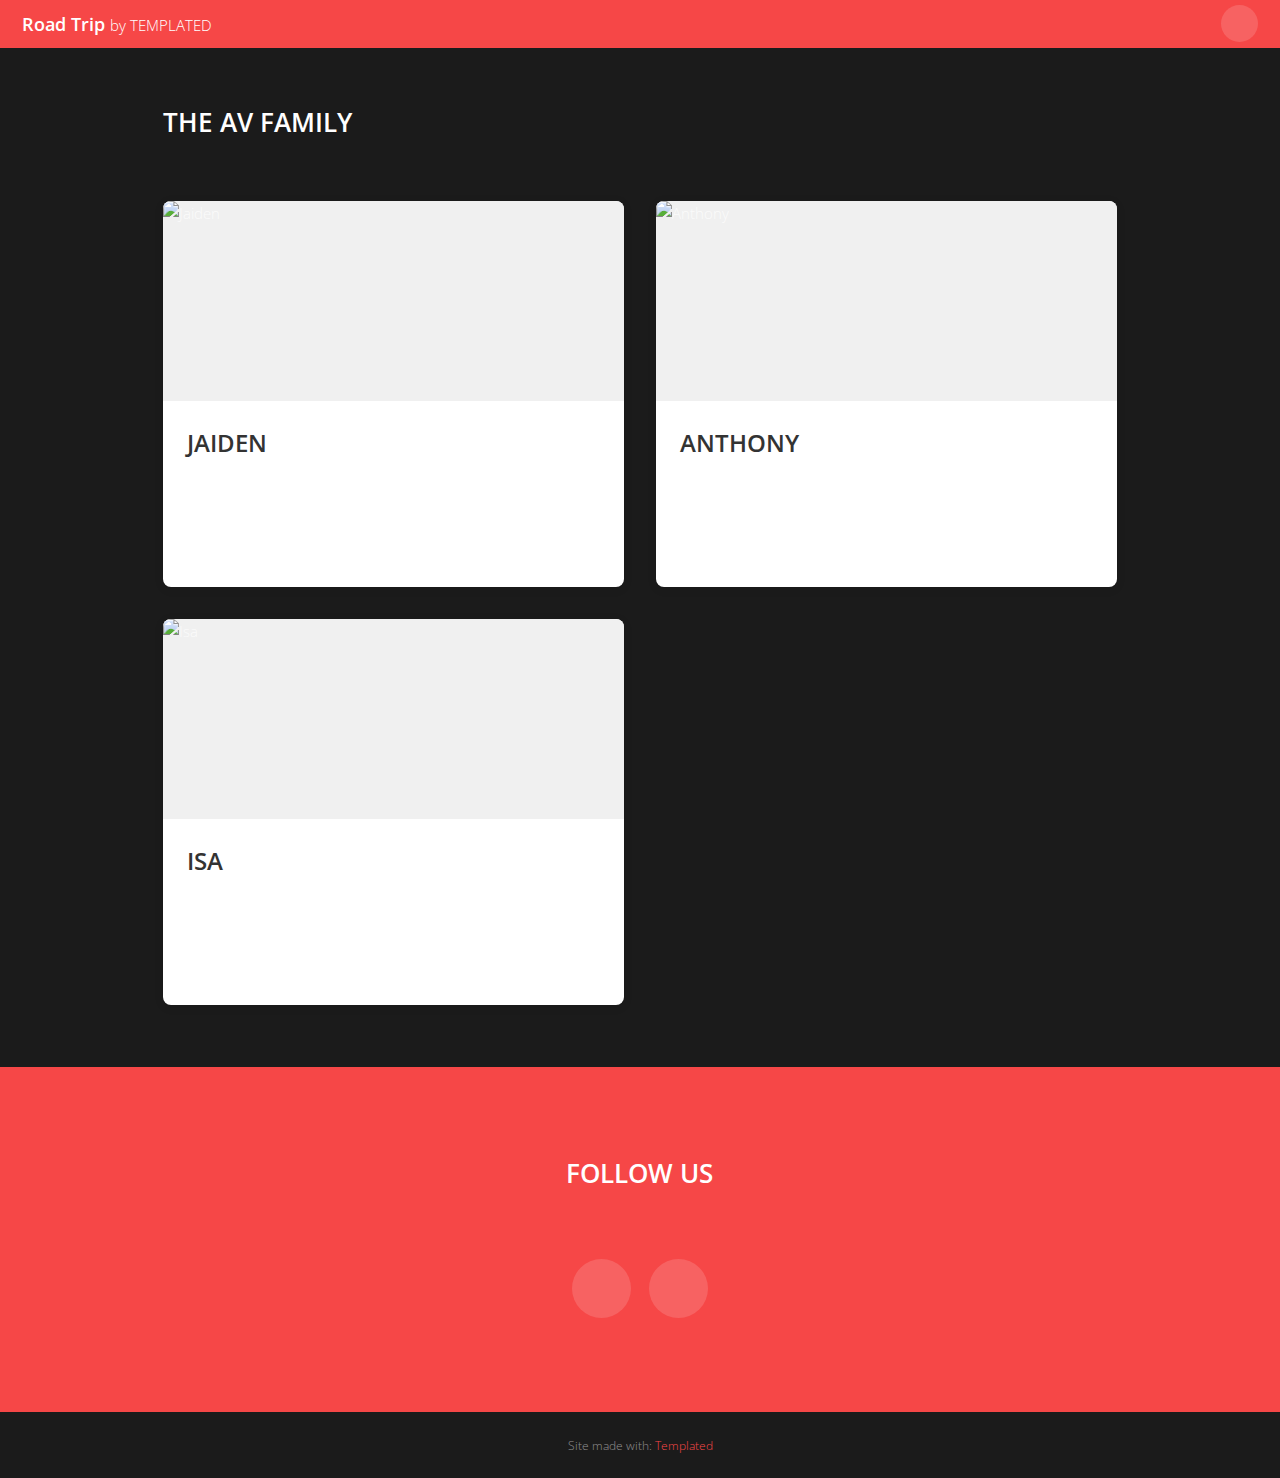
==== commit 2e090fa6: "update bio cards" ====
--- a/elements.html
+++ b/elements.html
@@ -33,144 +33,37 @@
         <div class="bio-cards-container">
             <!-- Jaiden -->
             <div class="bio-card">
-                <img src="path-to-image" alt="Jaiden">
+                <img src="images/CampFireFunny.jpg" alt="Jaiden">
                 <div class="bio-card-content">
                     <h3>Jaiden</h3>
                     <div class="bio-card-section">
-                        <h4>Hobbies</h4>
-                        <p>Gaming enthusiast, basketball player, and an avid reader of fantasy novels. Always up for a competitive game of Super Smash Bros or a pickup basketball match at the local court.</p>
-                    </div>
-                    <div class="bio-card-section">
-                        <h4>Personality</h4>
-                        <p>A natural leader with a quick wit and infectious laugh. Known for bringing energy to any room and making everyone feel included. The go-to person for both serious advice and comic relief.</p>
+                        <p>Age: 17</p>
+                        <p>Favorite Activity: Basketball</p>
+                        <p>Dream Job: NBA Player</p>
                     </div>
                 </div>
             </div>
-
-            <!-- Frantzi -->
+            <!-- Anthony -->
             <div class="bio-card">
-                <img src="path-to-image" alt="Frantzi">
+                <img src="images/VanShot.jpg" alt="Anthony">
                 <div class="bio-card-content">
-                    <h3>Frantzi</h3>
+                    <h3>Anthony</h3>
                     <div class="bio-card-section">
-                        <h4>Hobbies</h4>
-                        <p>Music producer, guitar player, and fitness enthusiast. Spends weekends creating beats and maintaining a healthy lifestyle through CrossFit and outdoor activities.</p>
-                    </div>
-                    <div class="bio-card-section">
-                        <h4>Personality</h4>
-                        <p>Creative soul with an entrepreneurial spirit. Combines artistic vision with practical thinking. Always ready to try new things and push boundaries in both music and life.</p>
+                        <p>Age: 16</p>
+                        <p>Favorite Activity: Video Games</p>
+                        <p>Dream Job: Game Developer</p>
                     </div>
                 </div>
             </div>
-
-            <!-- Jacob -->
-            <div class="bio-card">
-                <img src="path-to-image" alt="Jacob">
-                <div class="bio-card-content">
-                    <h3>Jacob</h3>
-                    <div class="bio-card-section">
-                        <h4>Hobbies</h4>
-                        <p>Add hobbies here</p>
-                    </div>
-                    <div class="bio-card-section">
-                        <h4>Personality</h4>
-                        <p>Add personality description here</p>
-                    </div>
-                </div>
-            </div>
-
-            <!-- Luke -->
-            <div class="bio-card">
-                <img src="path-to-image" alt="Luke">
-                <div class="bio-card-content">
-                    <h3>Luke</h3>
-                    <div class="bio-card-section">
-                        <h4>Hobbies</h4>
-                        <p>Add hobbies here</p>
-                    </div>
-                    <div class="bio-card-section">
-                        <h4>Personality</h4>
-                        <p>Add personality description here</p>
-                    </div>
-                </div>
-            </div>
-
-            <!-- James -->
-            <div class="bio-card">
-                <img src="path-to-image" alt="James">
-                <div class="bio-card-content">
-                    <h3>James</h3>
-                    <div class="bio-card-section">
-                        <h4>Hobbies</h4>
-                        <p>Add hobbies here</p>
-                    </div>
-                    <div class="bio-card-section">
-                        <h4>Personality</h4>
-                        <p>Add personality description here</p>
-                    </div>
-                </div>
-            </div>
-
-            <!-- Zach -->
-            <div class="bio-card">
-                <img src="path-to-image" alt="Zach">
-                <div class="bio-card-content">
-                    <h3>Zach</h3>
-                    <div class="bio-card-section">
-                        <h4>Hobbies</h4>
-                        <p>Add hobbies here</p>
-                    </div>
-                    <div class="bio-card-section">
-                        <h4>Personality</h4>
-                        <p>Add personality description here</p>
-                    </div>
-                </div>
-            </div>
-
-            <!-- Carson -->
-            <div class="bio-card">
-                <img src="path-to-image" alt="Carson">
-                <div class="bio-card-content">
-                    <h3>Carson</h3>
-                    <div class="bio-card-section">
-                        <h4>Hobbies</h4>
-                        <p>Add hobbies here</p>
-                    </div>
-                    <div class="bio-card-section">
-                        <h4>Personality</h4>
-                        <p>Add personality description here</p>
-                    </div>
-                </div>
-            </div>
-
             <!-- Isa -->
             <div class="bio-card">
-                <img src="path-to-image" alt="Isa">
+                <img src="images/CampSite2.jpg" alt="Isa">
                 <div class="bio-card-content">
                     <h3>Isa</h3>
                     <div class="bio-card-section">
-                        <h4>Hobbies</h4>
-                        <p>Add hobbies here</p>
-                    </div>
-                    <div class="bio-card-section">
-                        <h4>Personality</h4>
-                        <p>Add personality description here</p>
-                    </div>
-                </div>
-            </div>
-
-            <!-- Cassidy & Shira -->
-            <div class="bio-card">
-                <img src="path-to-image" alt="Cassidy & Shira">
-                <div class="bio-card-content">
-                    <h3>Cassidy & Shira</h3>
-                    <div class="bio-card-section">
-                        <h4>Hobbies</h4>
-                        <p>Photography enthusiasts and travel bloggers. Love capturing moments through their lens and sharing stories from their adventures. Also passionate about sustainable living and plant-based cooking.</p>
-                    </div>
-                    <div class="bio-card-section">
-                        <h4>Personality</h4>
-                        <p>The dynamic duo who bring balance to the group. Cassidy's analytical mind complements Shira's creative spirit perfectly. Together, they're always planning the next exciting journey or social gathering.</p>
+                        <p>Age: 15</p>
+                        <p>Favorite Activity: Soccer</p>
+                        <p>Dream Job: Professional Soccer Player</p>
                     </div>
                 </div>
             </div>
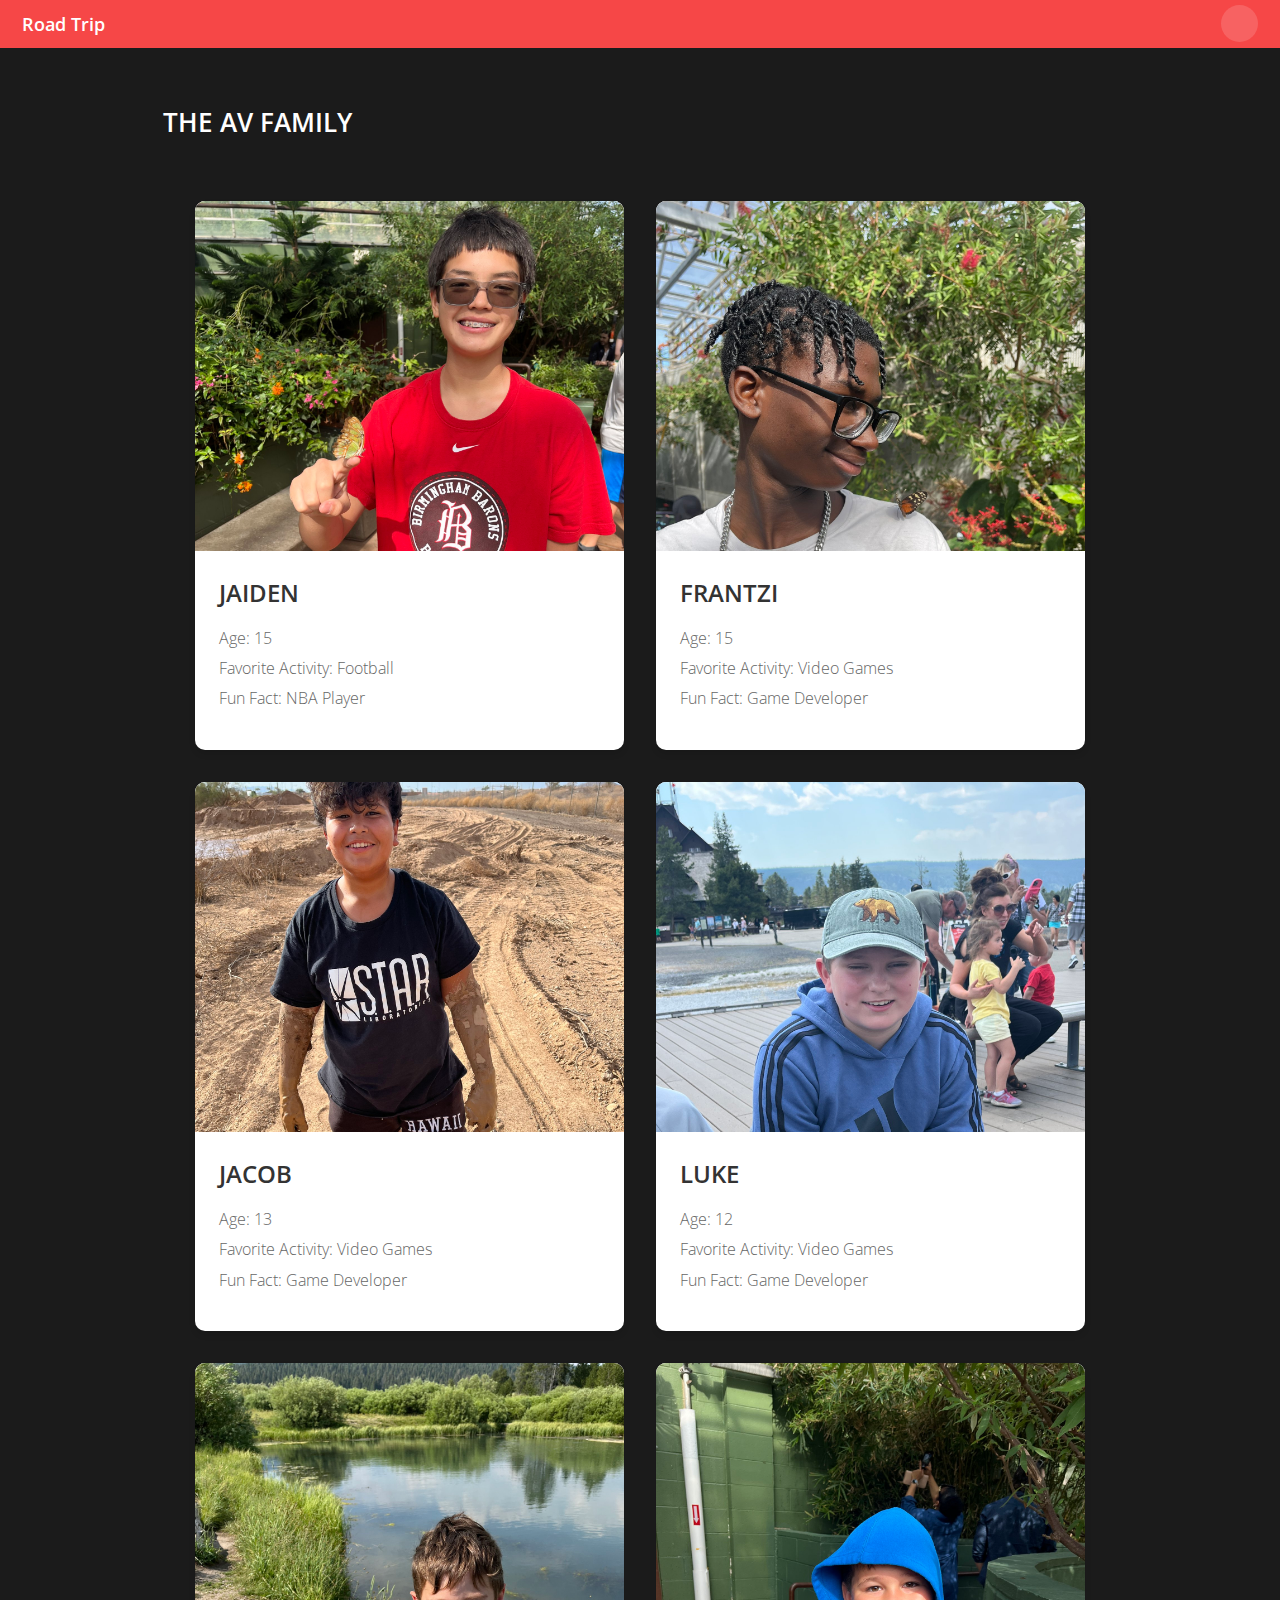
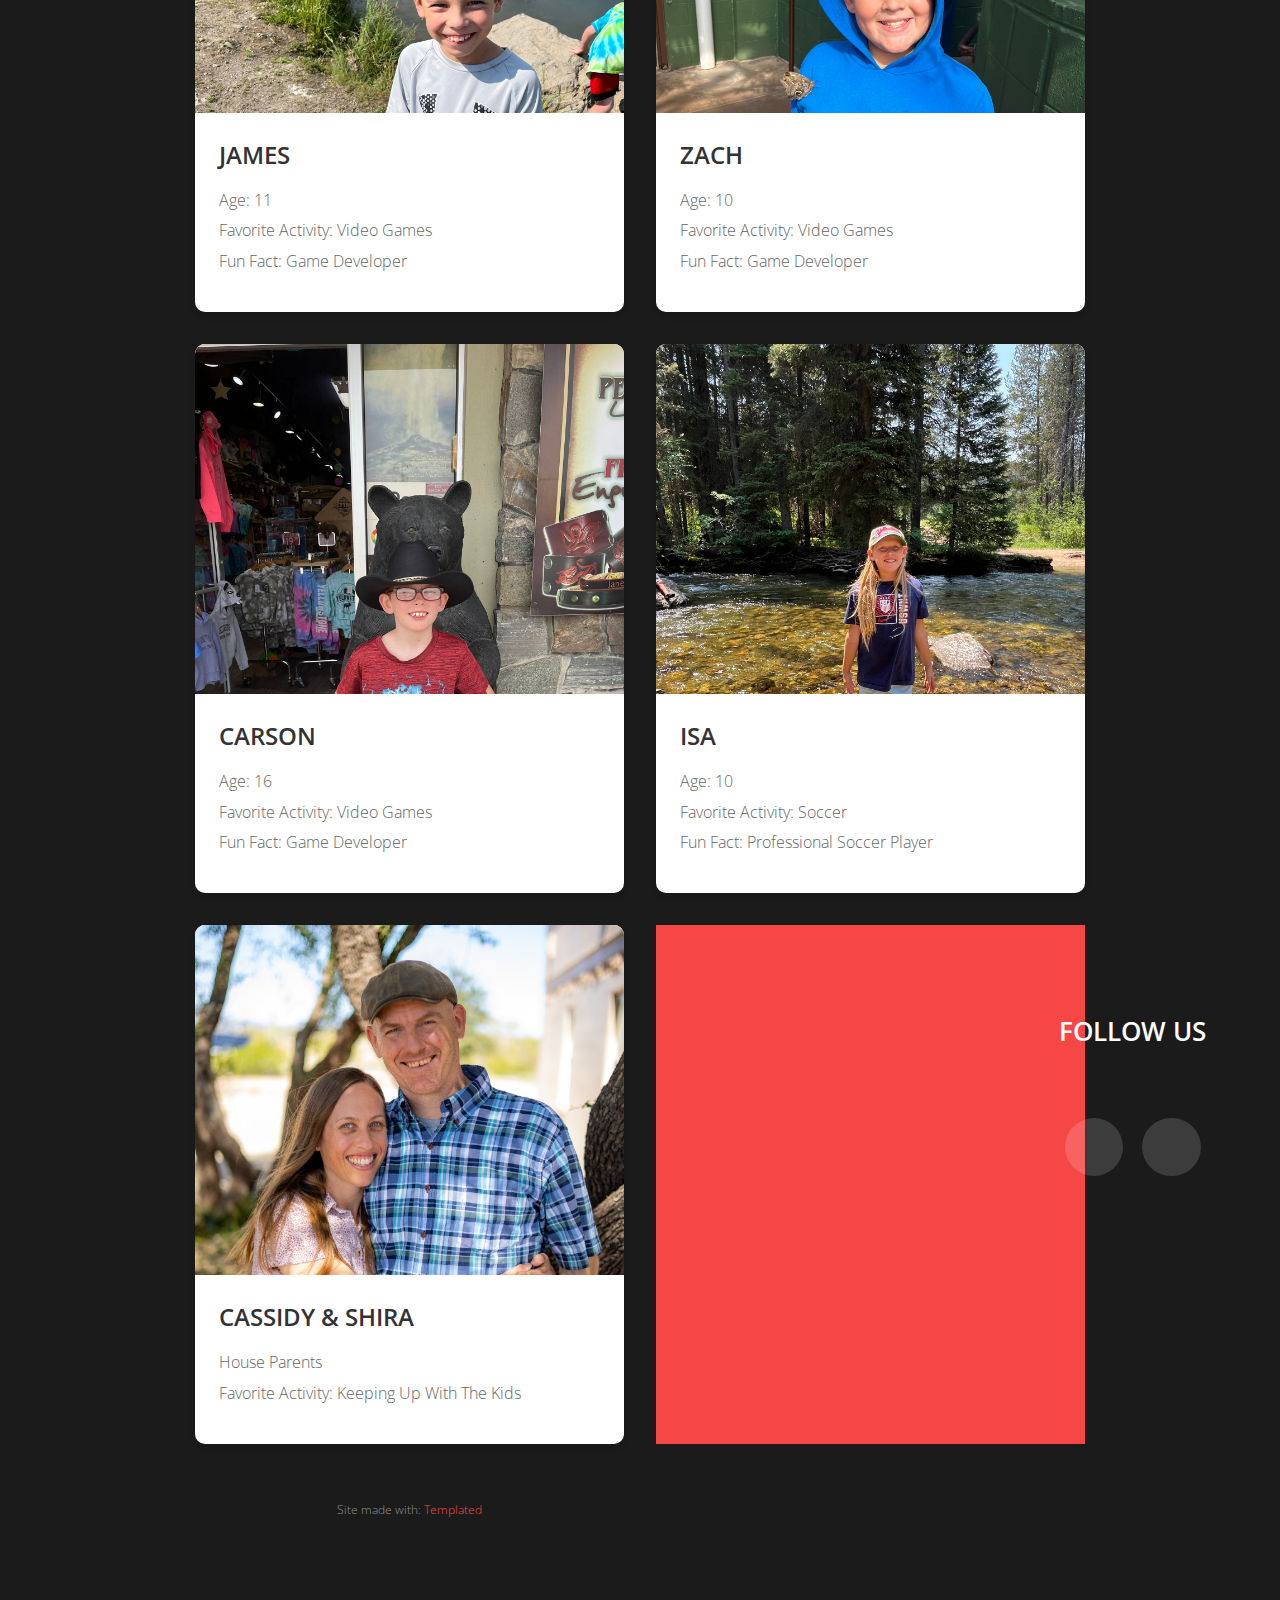
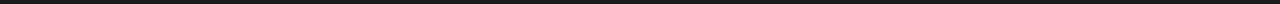
==== commit be6bf50e: "add images and fix paths" ====
--- a/elements.html
+++ b/elements.html
@@ -1,7 +1,7 @@
 <!DOCTYPE HTML>
 <html>
 <head>
-    <title>Elements - Road Trip by TEMPLATED</title>
+    <title>AV Road Trip</title>
     <meta charset="utf-8">
     <meta name="robots" content="index, follow, max-image-preview:large, max-snippet:-1, max-video-preview:-1">
     <meta name="viewport" content="width=device-width, initial-scale=1">
@@ -12,7 +12,7 @@
     <!-- Header -->
     <header id="header" class="alt">
         <div class="logo">
-            <a href="index.html">Road Trip <span>by TEMPLATED</span></a>
+            <a href="index.html">Road Trip</a>
         </div>
         <a href="#menu"><span>Menu</span></a>
     </header>
@@ -32,43 +32,112 @@
         
         <div class="bio-cards-container">
             <!-- Jaiden -->
-            <div class="bio-card">
-                <img src="images/CampFireFunny.jpg" alt="Jaiden">
+            <div class="bio-card" data-person="Jaiden">
+                <img src="images/Jaiden.jpg" alt="Jaiden">
                 <div class="bio-card-content">
                     <h3>Jaiden</h3>
                     <div class="bio-card-section">
-                        <p>Age: 17</p>
-                        <p>Favorite Activity: Basketball</p>
-                        <p>Dream Job: NBA Player</p>
+                        <p>Age: 15</p>
+                        <p>Favorite Activity: Football</p>
+                        <p>Fun Fact: NBA Player</p>
                     </div>
                 </div>
             </div>
-            <!-- Anthony -->
+            <!-- Frantzi -->
             <div class="bio-card">
-                <img src="images/VanShot.jpg" alt="Anthony">
+                <img src="images/Frantzi.jpg" alt="Frantzi">
                 <div class="bio-card-content">
-                    <h3>Anthony</h3>
+                    <h3>Frantzi</h3>
+                    <div class="bio-card-section">
+                        <p>Age: 15</p>
+                        <p>Favorite Activity: Video Games</p>
+                        <p>Fun Fact: Game Developer</p>
+                    </div>
+                </div>
+            </div>
+            <!-- Jacob -->
+            <div class="bio-card" data-person="Jacob">
+                <img src="images/Jacob.jpg" alt="Jacob">
+                <div class="bio-card-content">
+                    <h3>Jacob</h3>
+                    <div class="bio-card-section">
+                        <p>Age: 13</p>
+                        <p>Favorite Activity: Video Games</p>
+                        <p>Fun Fact: Game Developer</p>
+                    </div>
+                </div>
+            </div>
+            <!-- Luke -->
+            <div class="bio-card">
+                <img src="images/Luke.jpg" alt="Luke">
+                <div class="bio-card-content">
+                    <h3>Luke</h3>
+                    <div class="bio-card-section">
+                        <p>Age: 12</p>
+                        <p>Favorite Activity: Video Games</p>
+                        <p>Fun Fact: Game Developer</p>
+                    </div>
+                </div>
+            </div>
+            <!-- James -->
+            <div class="bio-card">
+                <img src="images/James.jpg" alt="James">
+                <div class="bio-card-content">
+                    <h3>James</h3>
+                    <div class="bio-card-section">
+                        <p>Age: 11</p>
+                        <p>Favorite Activity: Video Games</p>
+                        <p>Fun Fact: Game Developer</p>
+                    </div>
+                </div>
+            </div>
+            <!-- Zach-->
+            <div class="bio-card">
+                <img src="images/Zach.jpg" alt="Zach">
+                <div class="bio-card-content">
+                    <h3>Zach</h3>
+                    <div class="bio-card-section">
+                        <p>Age: 10</p>
+                        <p>Favorite Activity: Video Games</p>
+                        <p>Fun Fact: Game Developer</p>
+                    </div>
+                </div>
+            </div>
+            <!-- Carson -->
+            <div class="bio-card">
+                <img src="images/Carson.jpg" alt="Carson">
+                <div class="bio-card-content">
+                    <h3>Carson</h3>
                     <div class="bio-card-section">
                         <p>Age: 16</p>
                         <p>Favorite Activity: Video Games</p>
-                        <p>Dream Job: Game Developer</p>
+                        <p>Fun Fact: Game Developer</p>
                     </div>
                 </div>
             </div>
             <!-- Isa -->
             <div class="bio-card">
-                <img src="images/CampSite2.jpg" alt="Isa">
+                <img src="images/Isa.jpg" alt="Isa">
                 <div class="bio-card-content">
                     <h3>Isa</h3>
                     <div class="bio-card-section">
-                        <p>Age: 15</p>
+                        <p>Age: 10</p>
                         <p>Favorite Activity: Soccer</p>
-                        <p>Dream Job: Professional Soccer Player</p>
+                        <p>Fun Fact: Professional Soccer Player</p>
                     </div>
                 </div>
             </div>
-        </div>
-    </div>
+            <!-- Cassidy & Shira -->
+            <div class="bio-card" data-person="Cassidy&Shira">
+                <img src="images/Cassidy&Shira.jpg" alt="Cassidy & Shira">
+                <div class="bio-card-content">
+                    <h3>Cassidy & Shira</h3>
+                    <div class="bio-card-section">
+                        <p>House Parents</p>
+                        <p>Favorite Activity: Keeping Up With The Kids</p>
+                    </div>
+                </div>
+            </div>
 
     <!-- Footer -->
     <footer id="footer">
--- a/assets/css/bio-cards.css
+++ b/assets/css/bio-cards.css
@@ -0,0 +1,52 @@
+.bio-cards-container {
+    display: grid;
+    grid-template-columns: repeat(auto-fit, minmax(300px, 1fr));
+    gap: 2rem;
+    padding: 2rem;
+}
+
+.bio-card {
+    background: #ffffff;
+    border-radius: 10px;
+    box-shadow: 0 4px 6px rgba(0, 0, 0, 0.1);
+    overflow: hidden;
+    transition: transform 0.3s ease;
+}
+
+.bio-card:hover {
+    transform: translateY(-5px);
+}
+
+.bio-card img {
+    width: 100%;
+    height: 350px;
+    object-fit: cover;
+    object-position: top center;
+}
+
+/* Specific adjustments for individual photos */
+.bio-card[data-person="Jaiden"] img,
+.bio-card[data-person="Jacob"] img,
+.bio-card[data-person="Cassidy&Shira"] img {
+    object-position: center 20%;
+}
+
+.bio-card-content {
+    padding: 1.5rem;
+}
+
+.bio-card-content h3 {
+    margin: 0 0 1rem 0;
+    color: #333;
+    font-size: 1.5rem;
+}
+
+.bio-card-section {
+    color: #666;
+}
+
+.bio-card-section p {
+    margin: 0.5rem 0;
+    font-size: 1rem;
+    line-height: 1.4;
+}
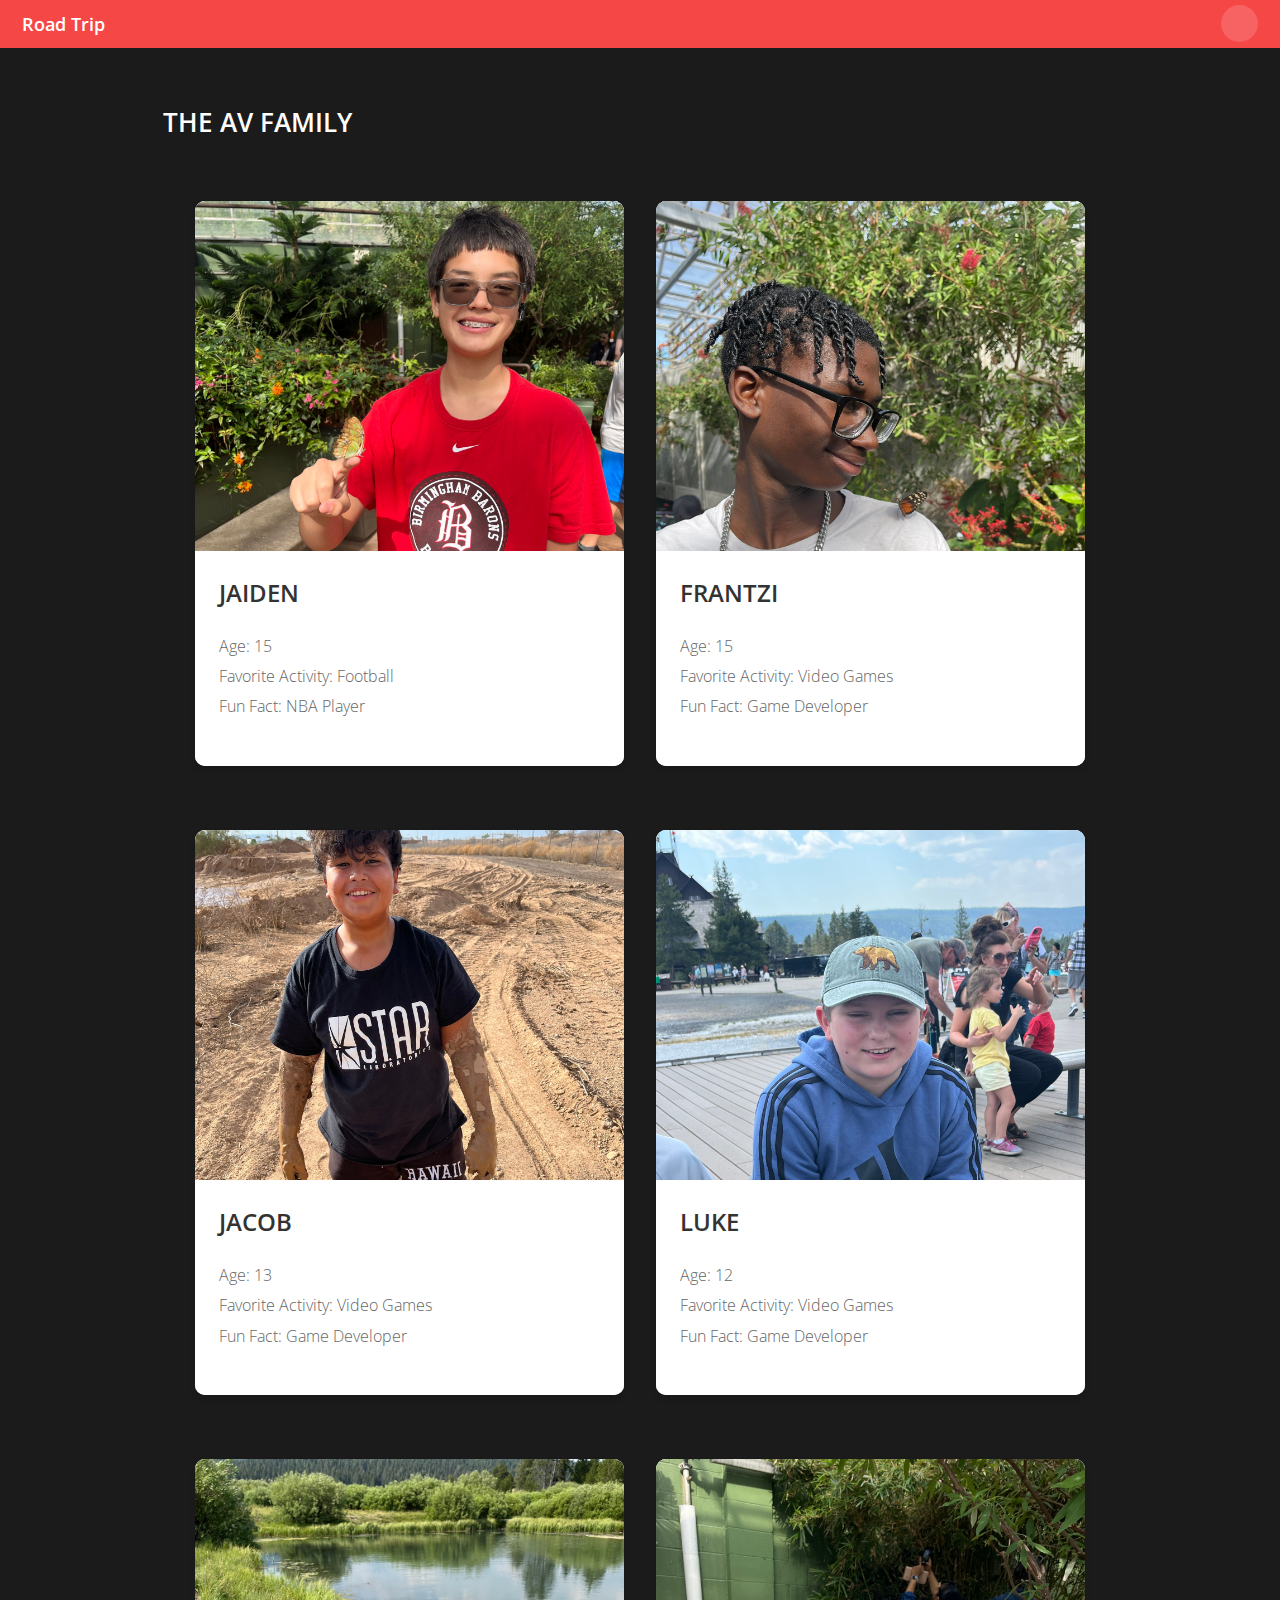
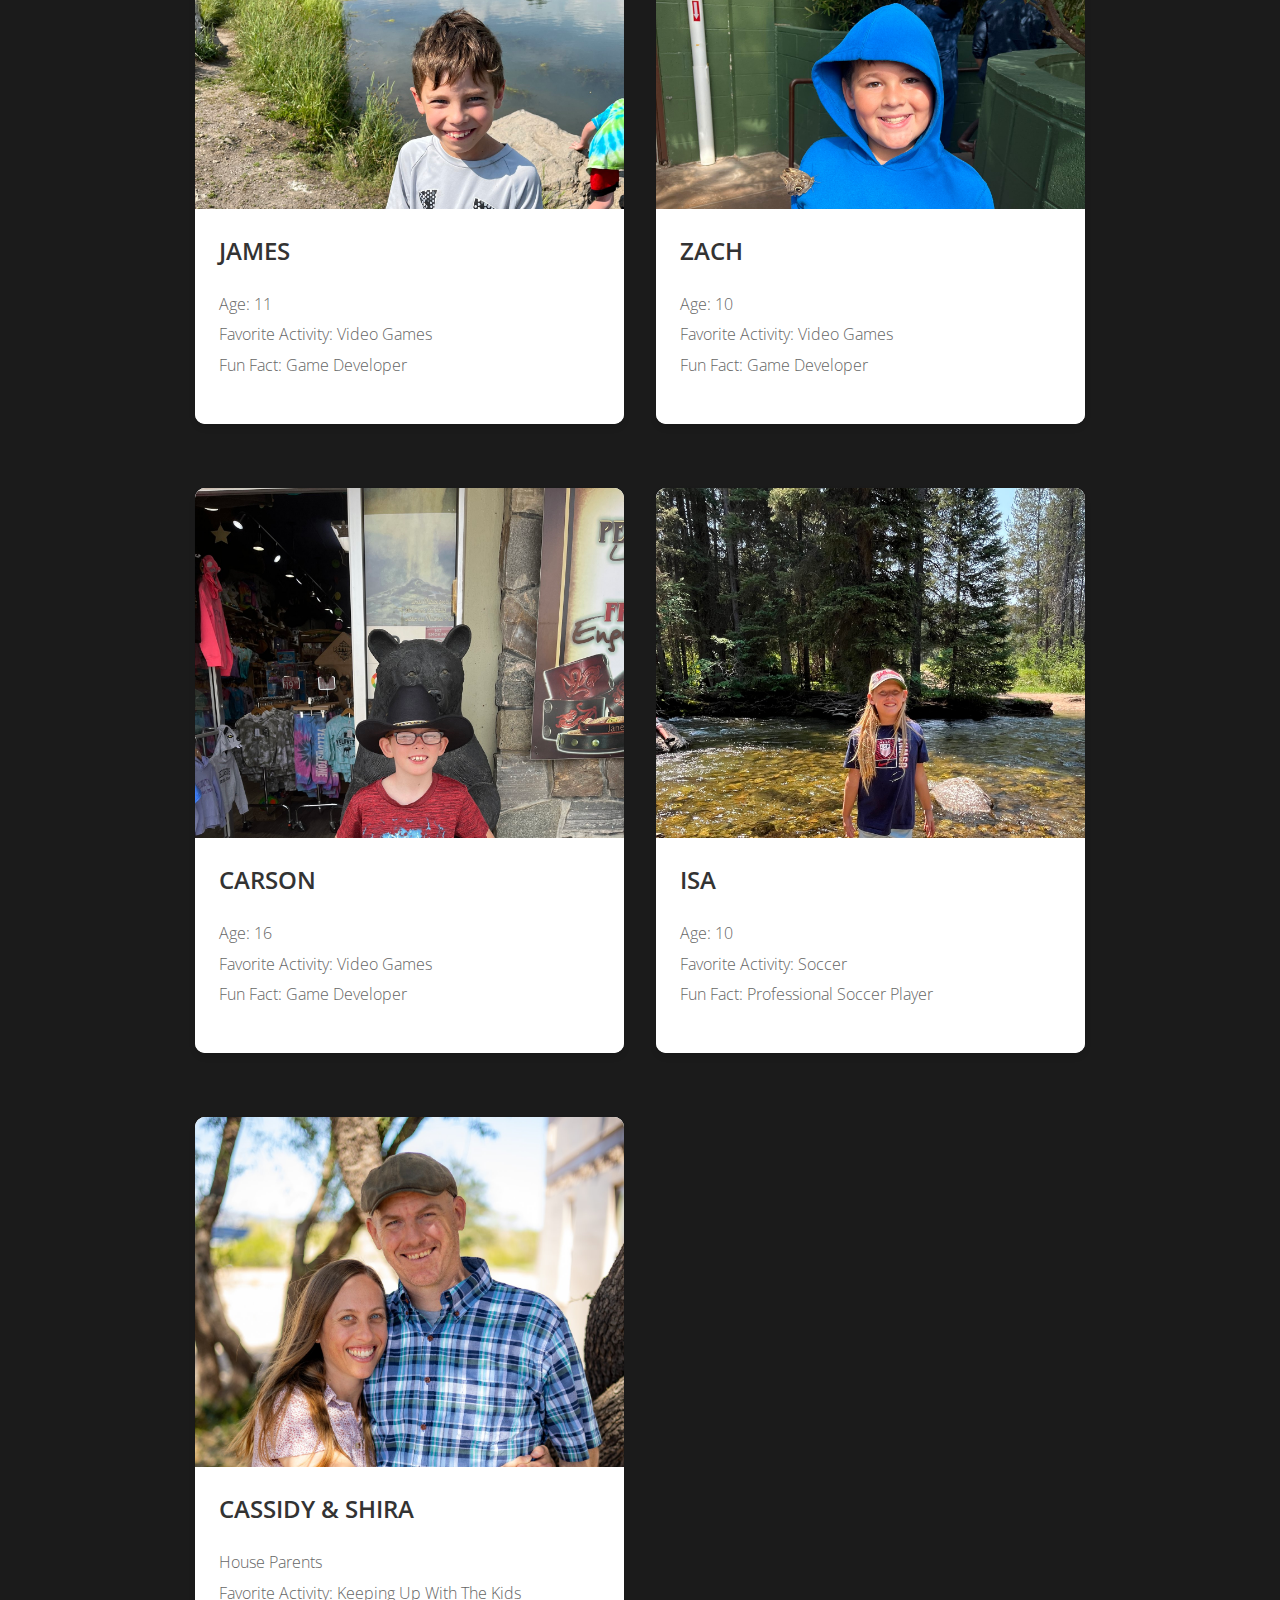
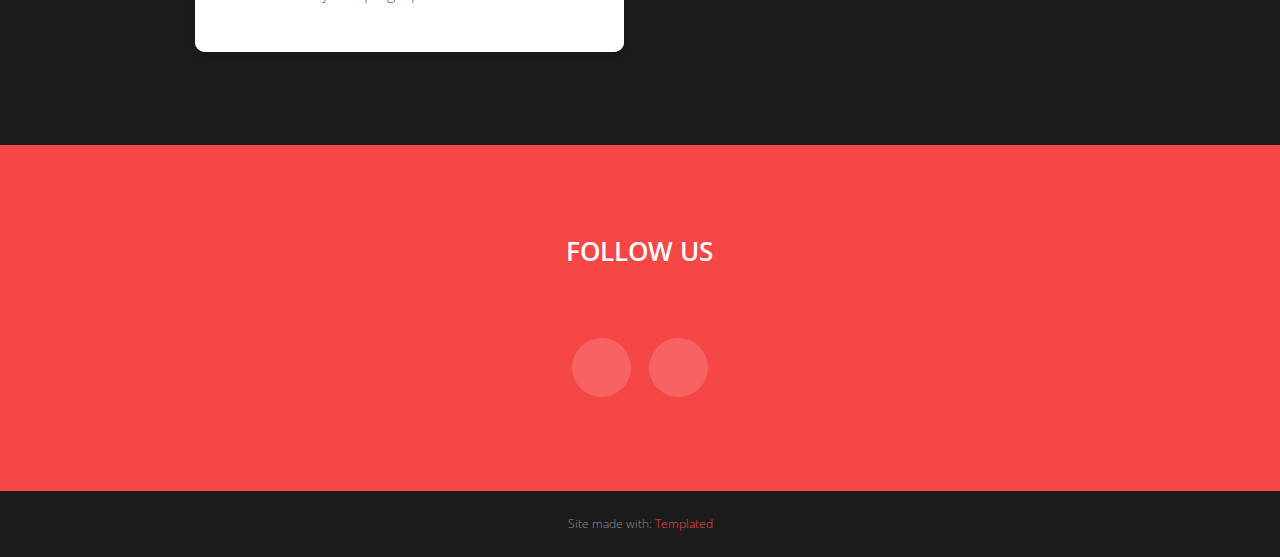
==== commit c3a11f8b: "Fix-bio card display; Improve grid layout: close HTML tags" ====
--- a/elements.html
+++ b/elements.html
@@ -138,6 +138,8 @@
                     </div>
                 </div>
             </div>
+        </div>
+    </div>
 
     <!-- Footer -->
     <footer id="footer">
--- a/assets/css/bio-cards.css
+++ b/assets/css/bio-cards.css
@@ -1,8 +1,10 @@
 .bio-cards-container {
     display: grid;
-    grid-template-columns: repeat(auto-fit, minmax(300px, 1fr));
+    grid-template-columns: repeat(auto-fill, minmax(280px, 1fr));
     gap: 2rem;
     padding: 2rem;
+    max-width: 1400px;
+    margin: 0 auto;
 }
 
 .bio-card {
@@ -11,10 +13,14 @@
     box-shadow: 0 4px 6px rgba(0, 0, 0, 0.1);
     overflow: hidden;
     transition: transform 0.3s ease;
+    margin-bottom: 2rem;
+    display: flex;
+    flex-direction: column;
 }
 
 .bio-card:hover {
     transform: translateY(-5px);
+    box-shadow: 0 6px 12px rgba(0, 0, 0, 0.15);
 }
 
 .bio-card img {
@@ -33,16 +39,22 @@
 
 .bio-card-content {
     padding: 1.5rem;
+    flex-grow: 1;
+    display: flex;
+    flex-direction: column;
+    background: #ffffff;
 }
 
 .bio-card-content h3 {
     margin: 0 0 1rem 0;
     color: #333;
     font-size: 1.5rem;
+    font-weight: 600;
 }
 
 .bio-card-section {
     color: #666;
+    flex-grow: 1;
 }
 
 .bio-card-section p {
@@ -50,3 +62,24 @@
     font-size: 1rem;
     line-height: 1.4;
 }
+
+/* Responsive adjustments */
+@media screen and (max-width: 980px) {
+    .bio-cards-container {
+        grid-template-columns: repeat(auto-fill, minmax(250px, 1fr));
+        padding: 1.5rem;
+        gap: 1.5rem;
+    }
+}
+
+@media screen and (max-width: 736px) {
+    .bio-cards-container {
+        grid-template-columns: repeat(auto-fill, minmax(220px, 1fr));
+        padding: 1rem;
+        gap: 1rem;
+    }
+    
+    .bio-card img {
+        height: 300px;
+    }
+}
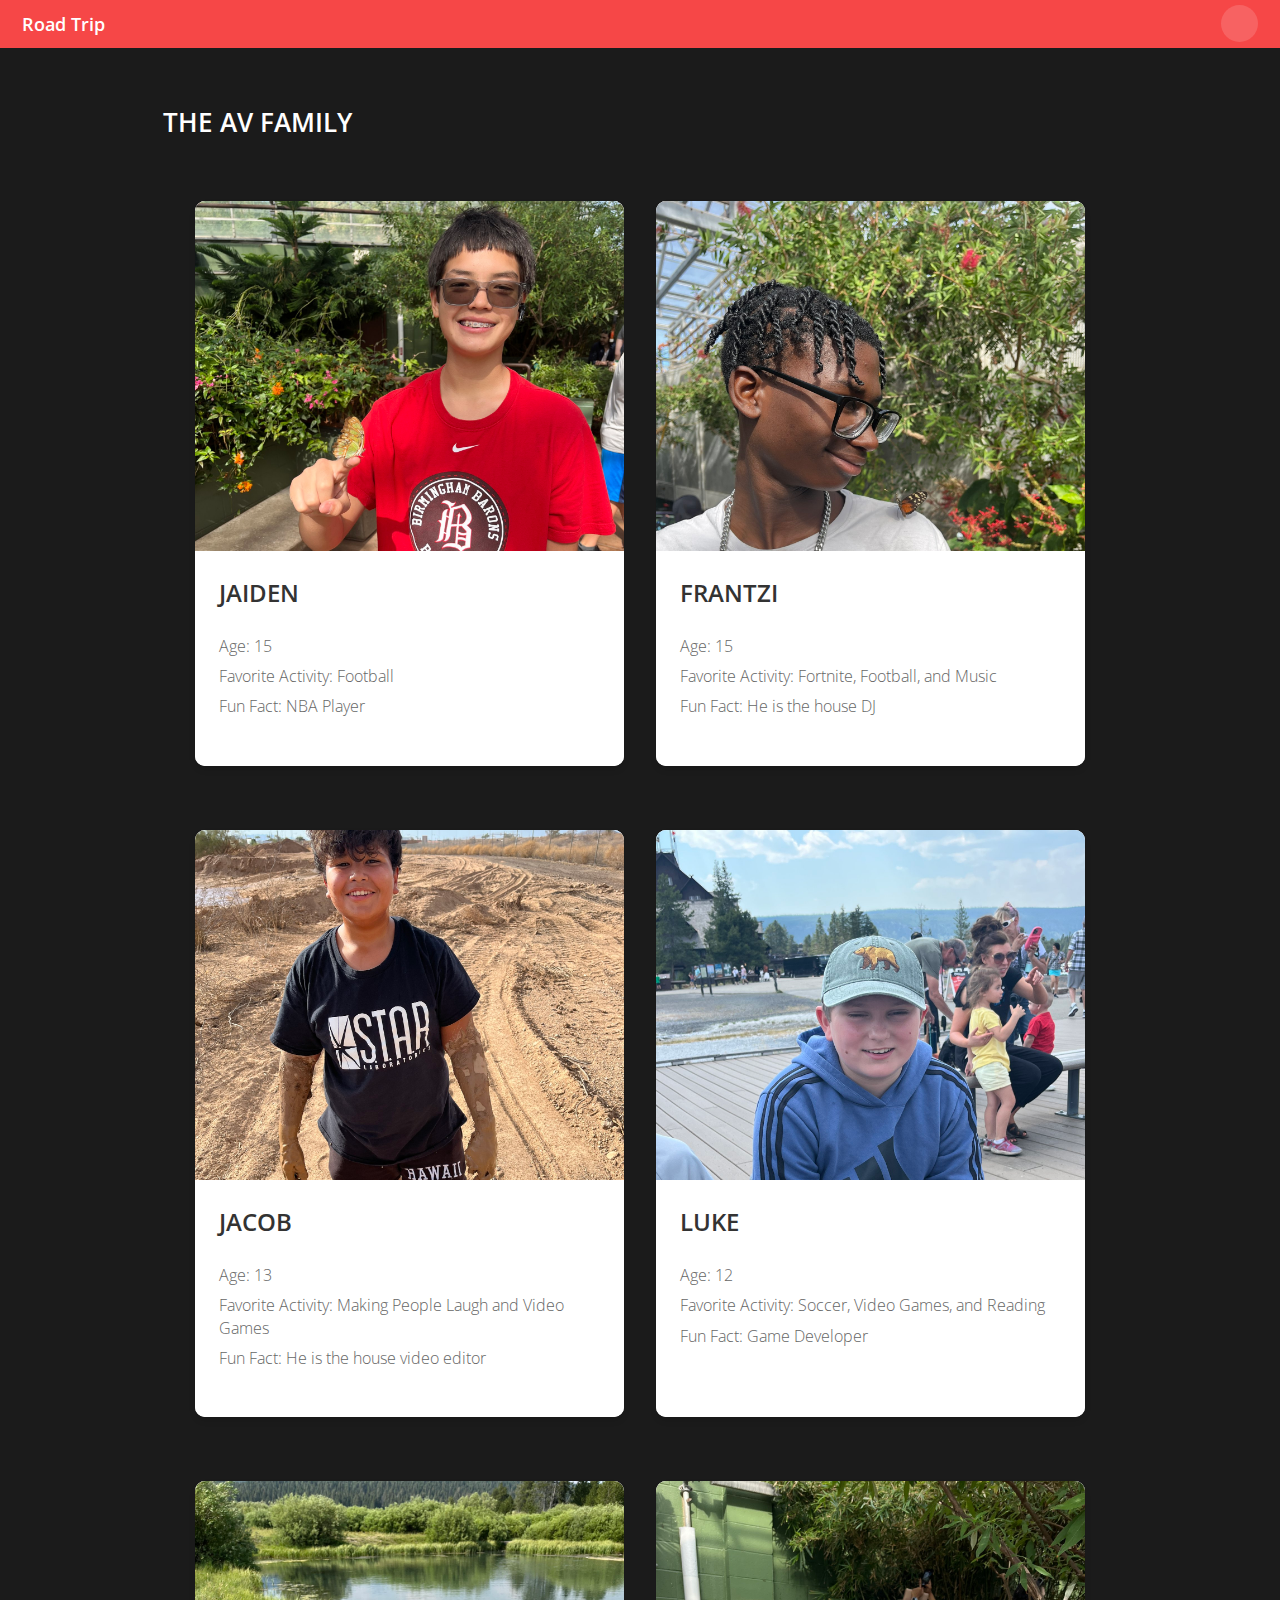
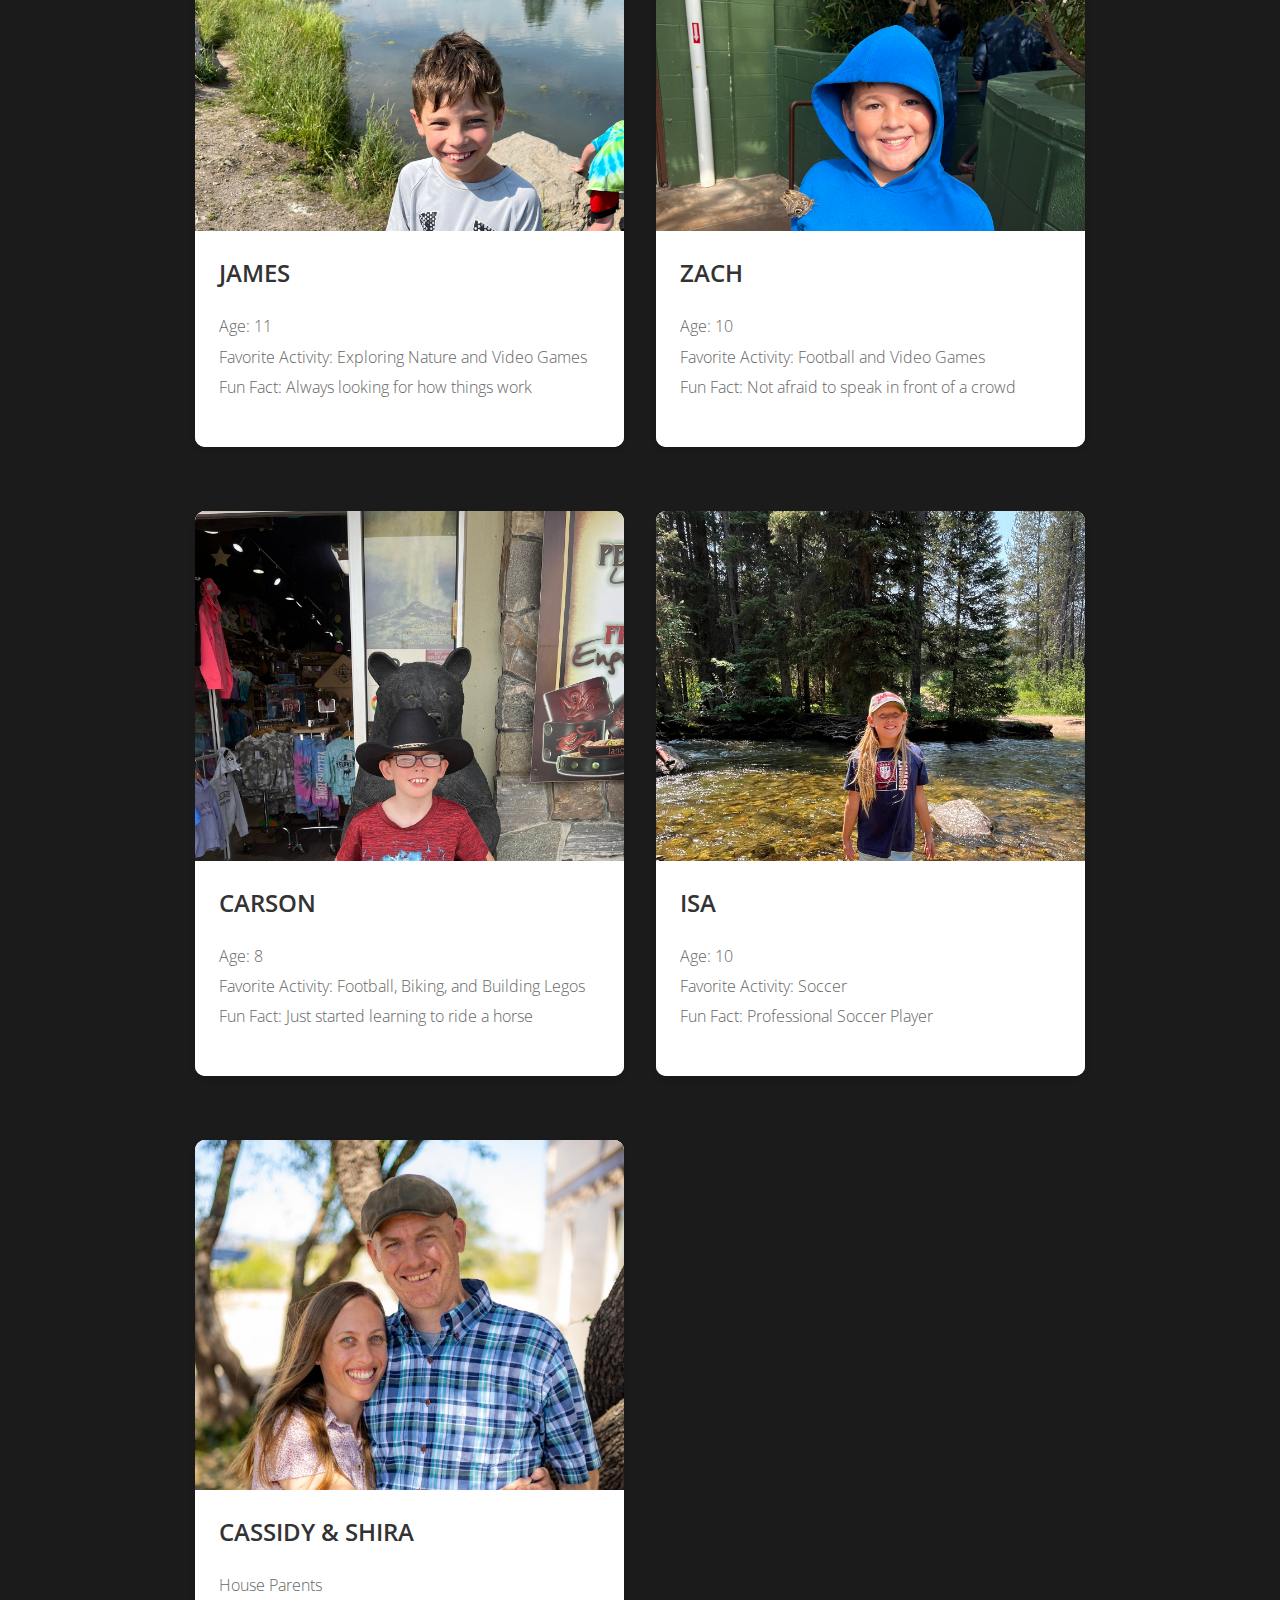
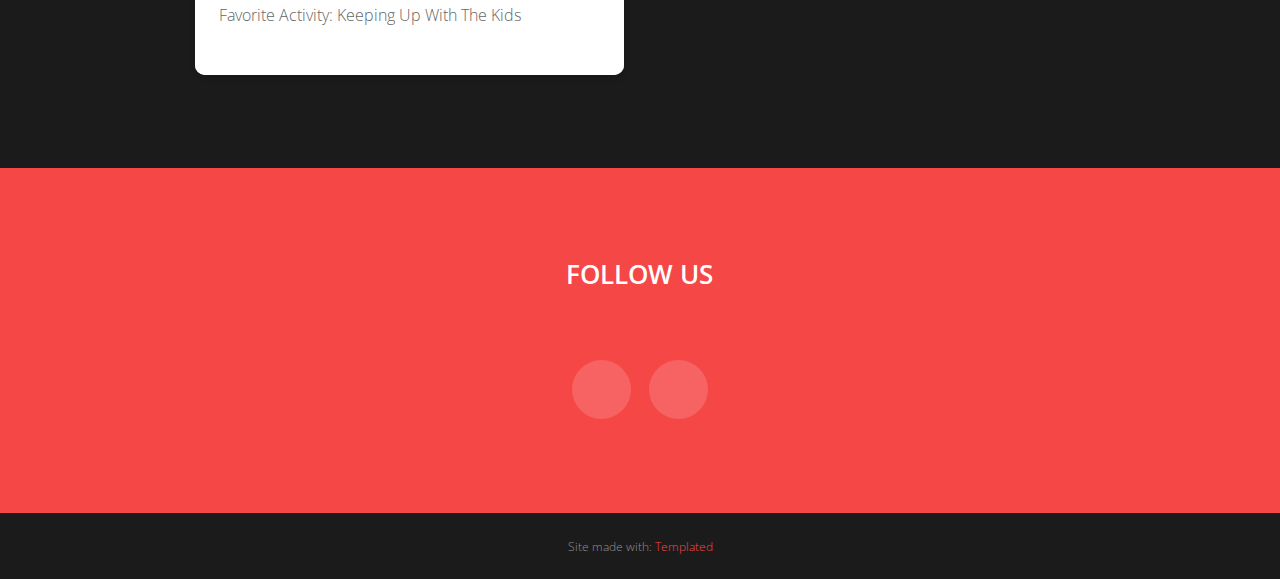
==== commit b41cc295: "Add bio info" ====
--- a/elements.html
+++ b/elements.html
@@ -50,8 +50,8 @@
                     <h3>Frantzi</h3>
                     <div class="bio-card-section">
                         <p>Age: 15</p>
-                        <p>Favorite Activity: Video Games</p>
-                        <p>Fun Fact: Game Developer</p>
+                        <p>Favorite Activity: Fortnite, Football, and Music</p>
+                        <p>Fun Fact: He is the house DJ</p>
                     </div>
                 </div>
             </div>
@@ -62,8 +62,8 @@
                     <h3>Jacob</h3>
                     <div class="bio-card-section">
                         <p>Age: 13</p>
-                        <p>Favorite Activity: Video Games</p>
-                        <p>Fun Fact: Game Developer</p>
+                        <p>Favorite Activity: Making People Laugh and Video Games</p>
+                        <p>Fun Fact: He is the house video editor</p>
                     </div>
                 </div>
             </div>
@@ -74,7 +74,7 @@
                     <h3>Luke</h3>
                     <div class="bio-card-section">
                         <p>Age: 12</p>
-                        <p>Favorite Activity: Video Games</p>
+                        <p>Favorite Activity: Soccer, Video Games, and Reading</p>
                         <p>Fun Fact: Game Developer</p>
                     </div>
                 </div>
@@ -86,8 +86,8 @@
                     <h3>James</h3>
                     <div class="bio-card-section">
                         <p>Age: 11</p>
-                        <p>Favorite Activity: Video Games</p>
-                        <p>Fun Fact: Game Developer</p>
+                        <p>Favorite Activity: Exploring Nature and Video Games</p>
+                        <p>Fun Fact: Always looking for how things work</p>
                     </div>
                 </div>
             </div>
@@ -98,8 +98,8 @@
                     <h3>Zach</h3>
                     <div class="bio-card-section">
                         <p>Age: 10</p>
-                        <p>Favorite Activity: Video Games</p>
-                        <p>Fun Fact: Game Developer</p>
+                        <p>Favorite Activity: Football and Video Games</p>
+                        <p>Fun Fact: Not afraid to speak in front of a crowd</p>
                     </div>
                 </div>
             </div>
@@ -109,9 +109,9 @@
                 <div class="bio-card-content">
                     <h3>Carson</h3>
                     <div class="bio-card-section">
-                        <p>Age: 16</p>
-                        <p>Favorite Activity: Video Games</p>
-                        <p>Fun Fact: Game Developer</p>
+                        <p>Age: 8</p>
+                        <p>Favorite Activity: Football, Biking, and Building Legos</p>
+                        <p>Fun Fact: Just started learning to ride a horse</p>
                     </div>
                 </div>
             </div>
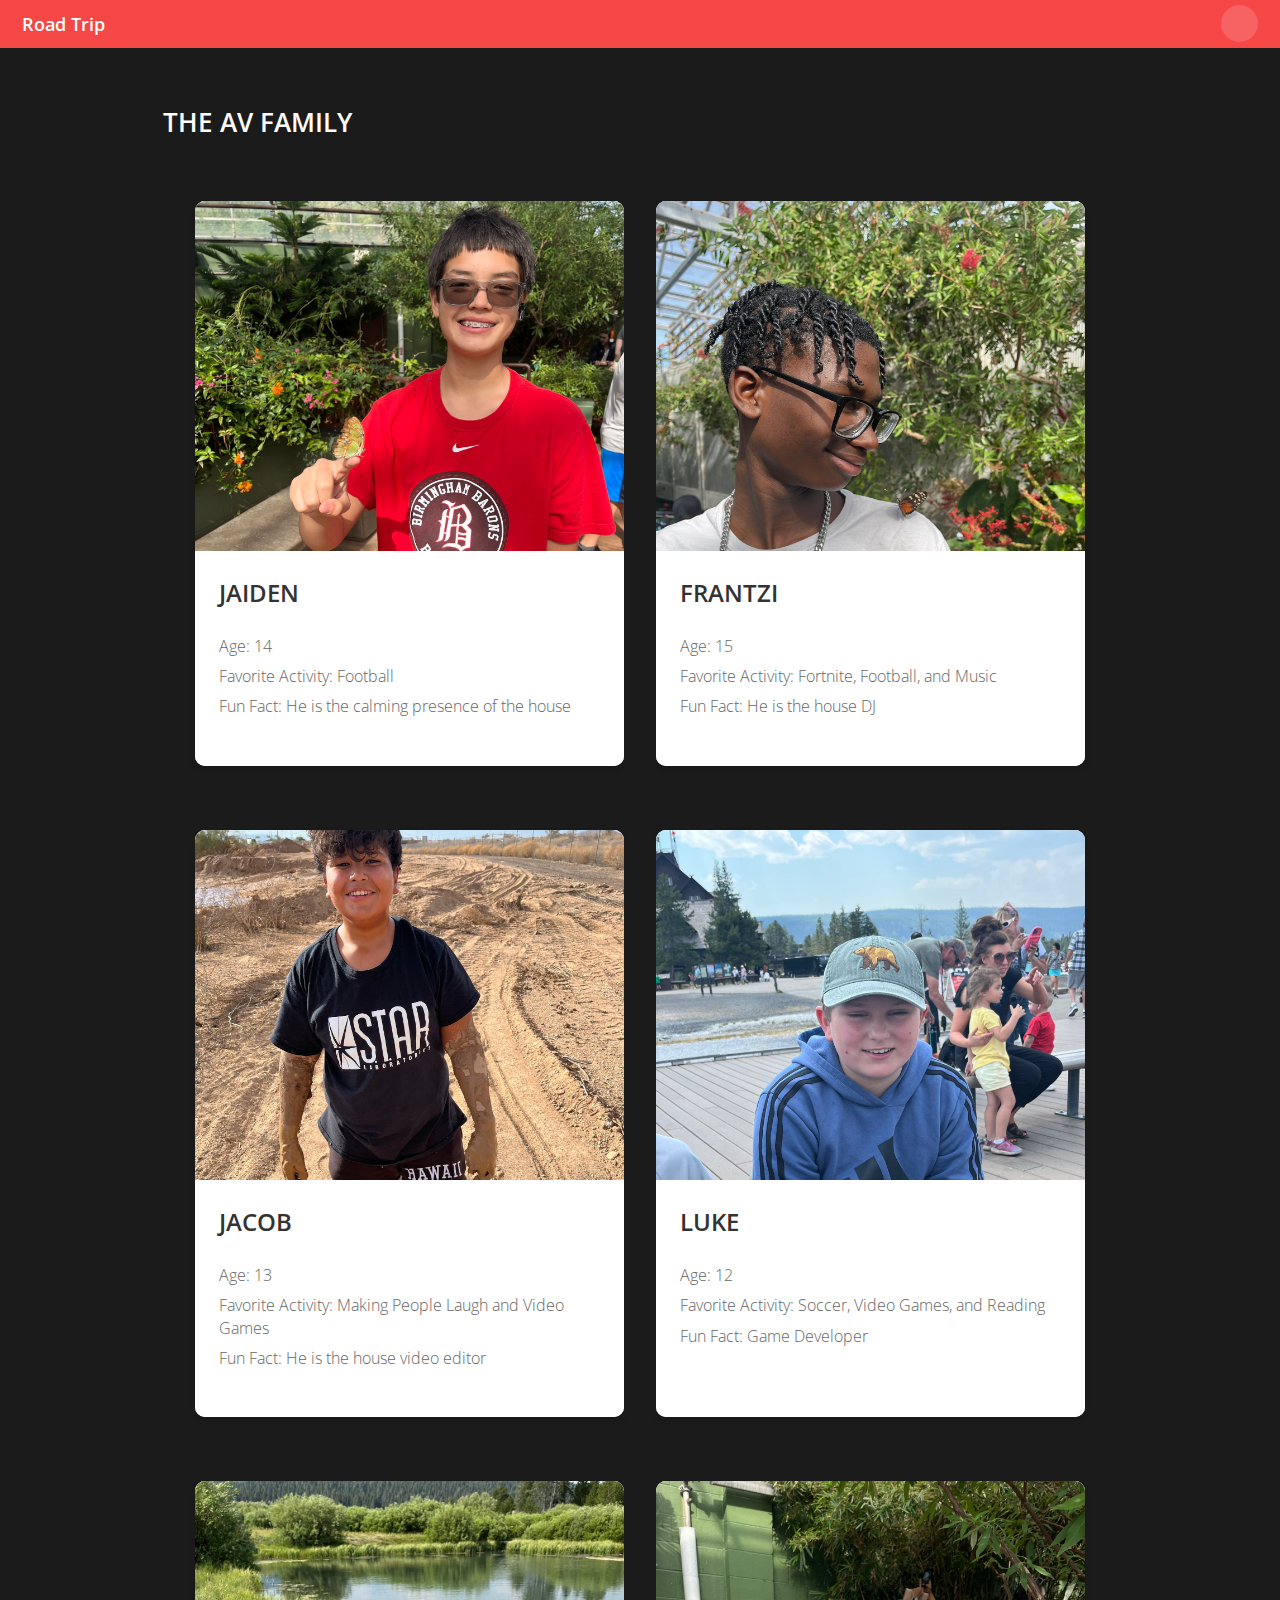
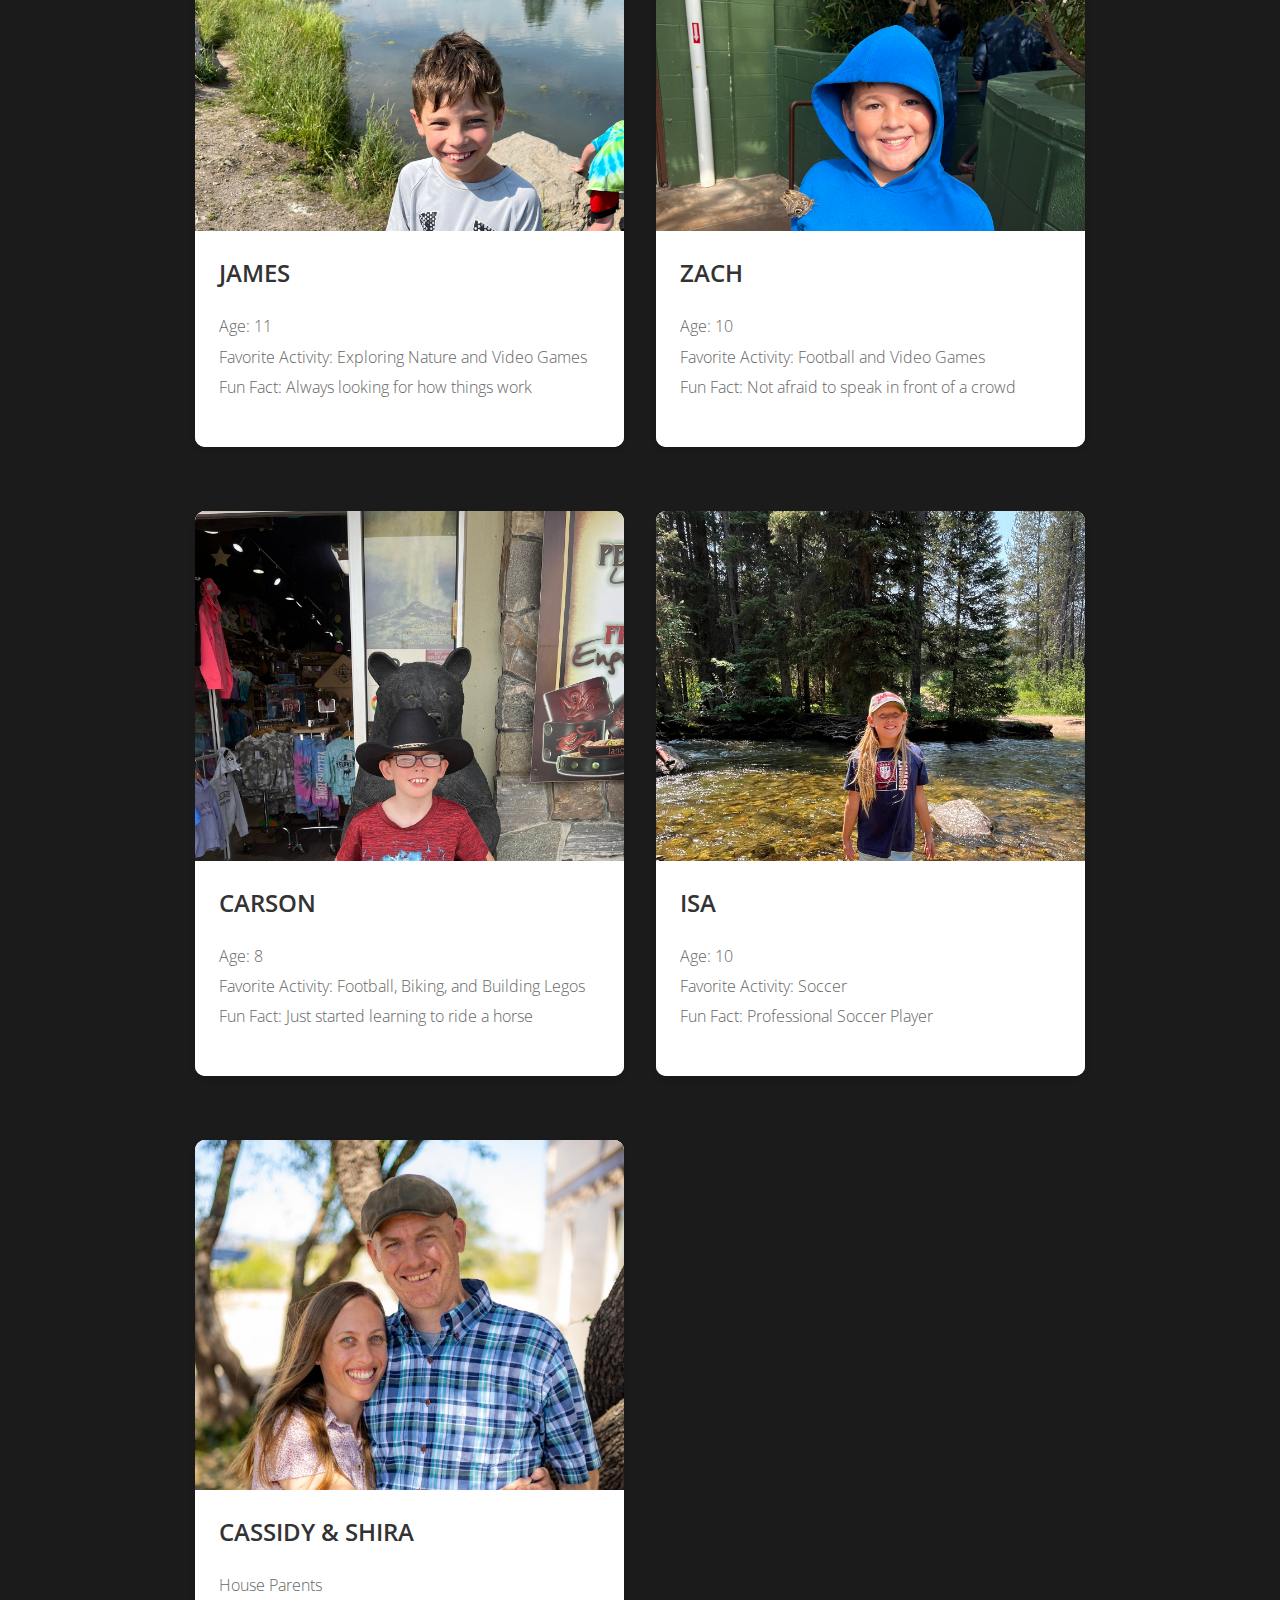
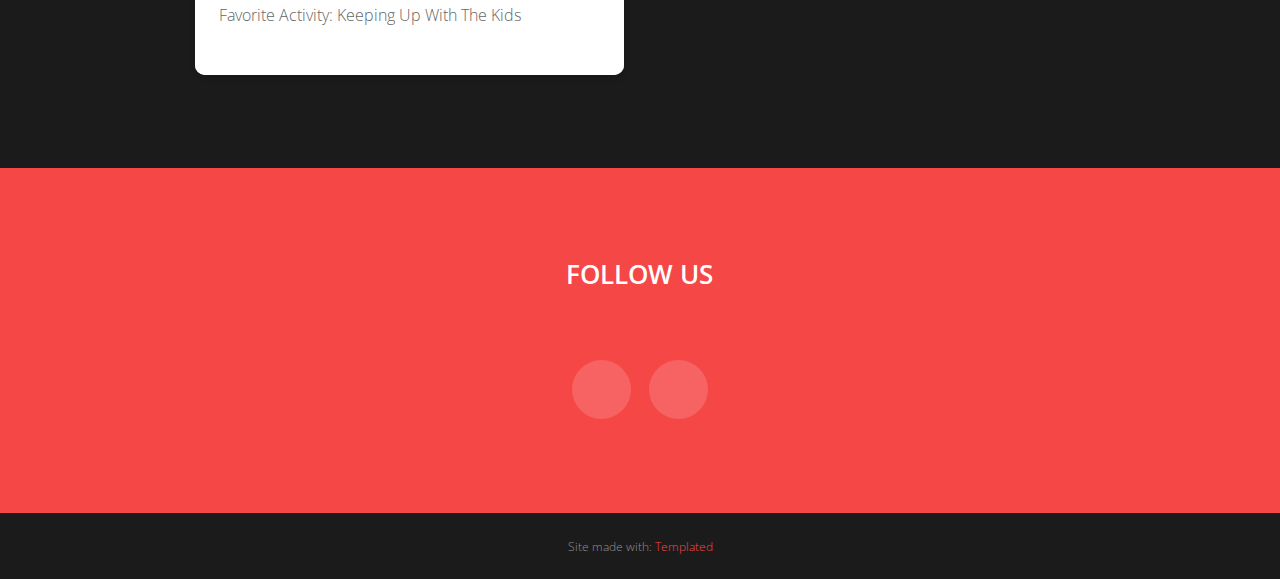
==== commit 1f6717b8: "edits to bio's" ====
--- a/elements.html
+++ b/elements.html
@@ -37,14 +37,14 @@
                 <div class="bio-card-content">
                     <h3>Jaiden</h3>
                     <div class="bio-card-section">
-                        <p>Age: 15</p>
+                        <p>Age: 14</p>
                         <p>Favorite Activity: Football</p>
-                        <p>Fun Fact: NBA Player</p>
+                        <p>Fun Fact: He is the calming presence of the house</p>
                     </div>
                 </div>
             </div>
             <!-- Frantzi -->
-            <div class="bio-card">
+            <div class="bio-card" data-person="Frantzi">
                 <img src="images/Frantzi.jpg" alt="Frantzi">
                 <div class="bio-card-content">
                     <h3>Frantzi</h3>
@@ -68,7 +68,7 @@
                 </div>
             </div>
             <!-- Luke -->
-            <div class="bio-card">
+            <div class="bio-card" data-person="Luke">
                 <img src="images/Luke.jpg" alt="Luke">
                 <div class="bio-card-content">
                     <h3>Luke</h3>
@@ -80,7 +80,7 @@
                 </div>
             </div>
             <!-- James -->
-            <div class="bio-card">
+            <div class="bio-card" data-person="James">
                 <img src="images/James.jpg" alt="James">
                 <div class="bio-card-content">
                     <h3>James</h3>
@@ -92,7 +92,7 @@
                 </div>
             </div>
             <!-- Zach-->
-            <div class="bio-card">
+            <div class="bio-card" data-person="Zach">
                 <img src="images/Zach.jpg" alt="Zach">
                 <div class="bio-card-content">
                     <h3>Zach</h3>
@@ -104,7 +104,7 @@
                 </div>
             </div>
             <!-- Carson -->
-            <div class="bio-card">
+            <div class="bio-card" data-person="Carson">
                 <img src="images/Carson.jpg" alt="Carson">
                 <div class="bio-card-content">
                     <h3>Carson</h3>
